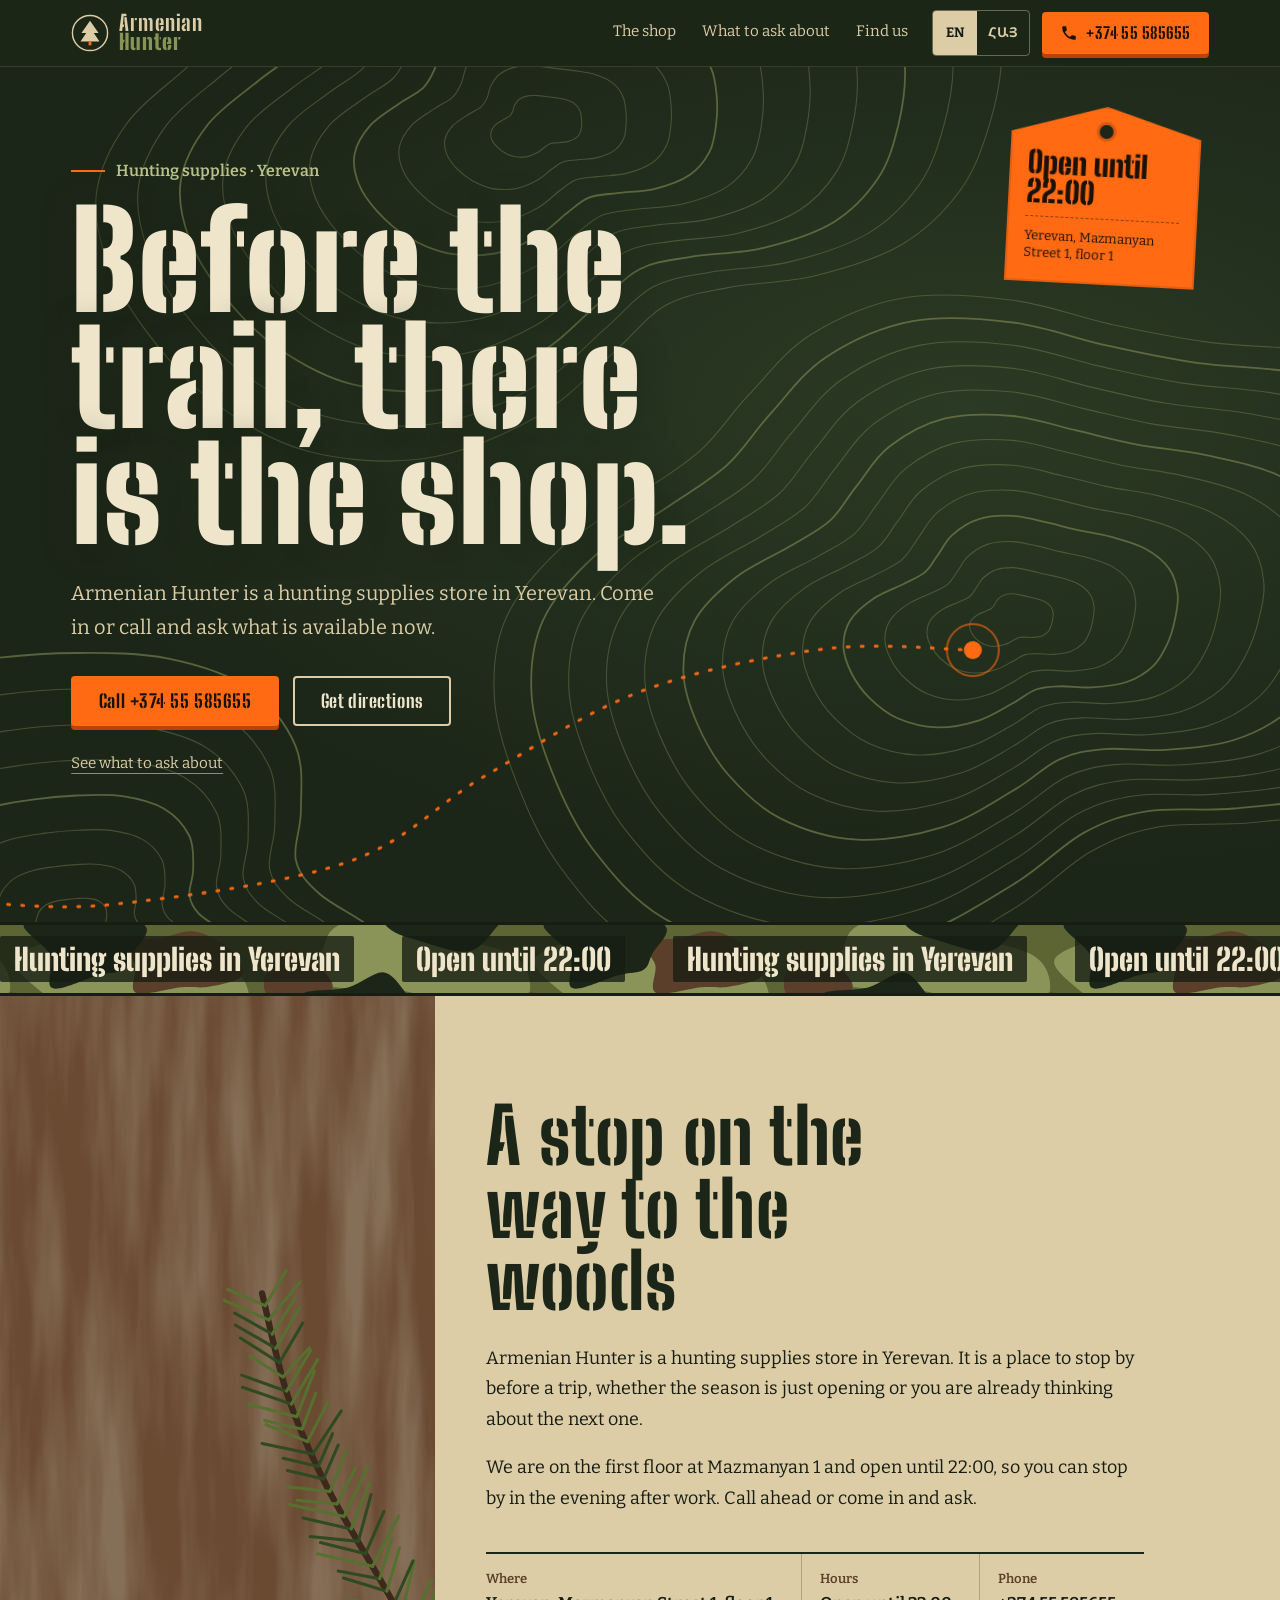
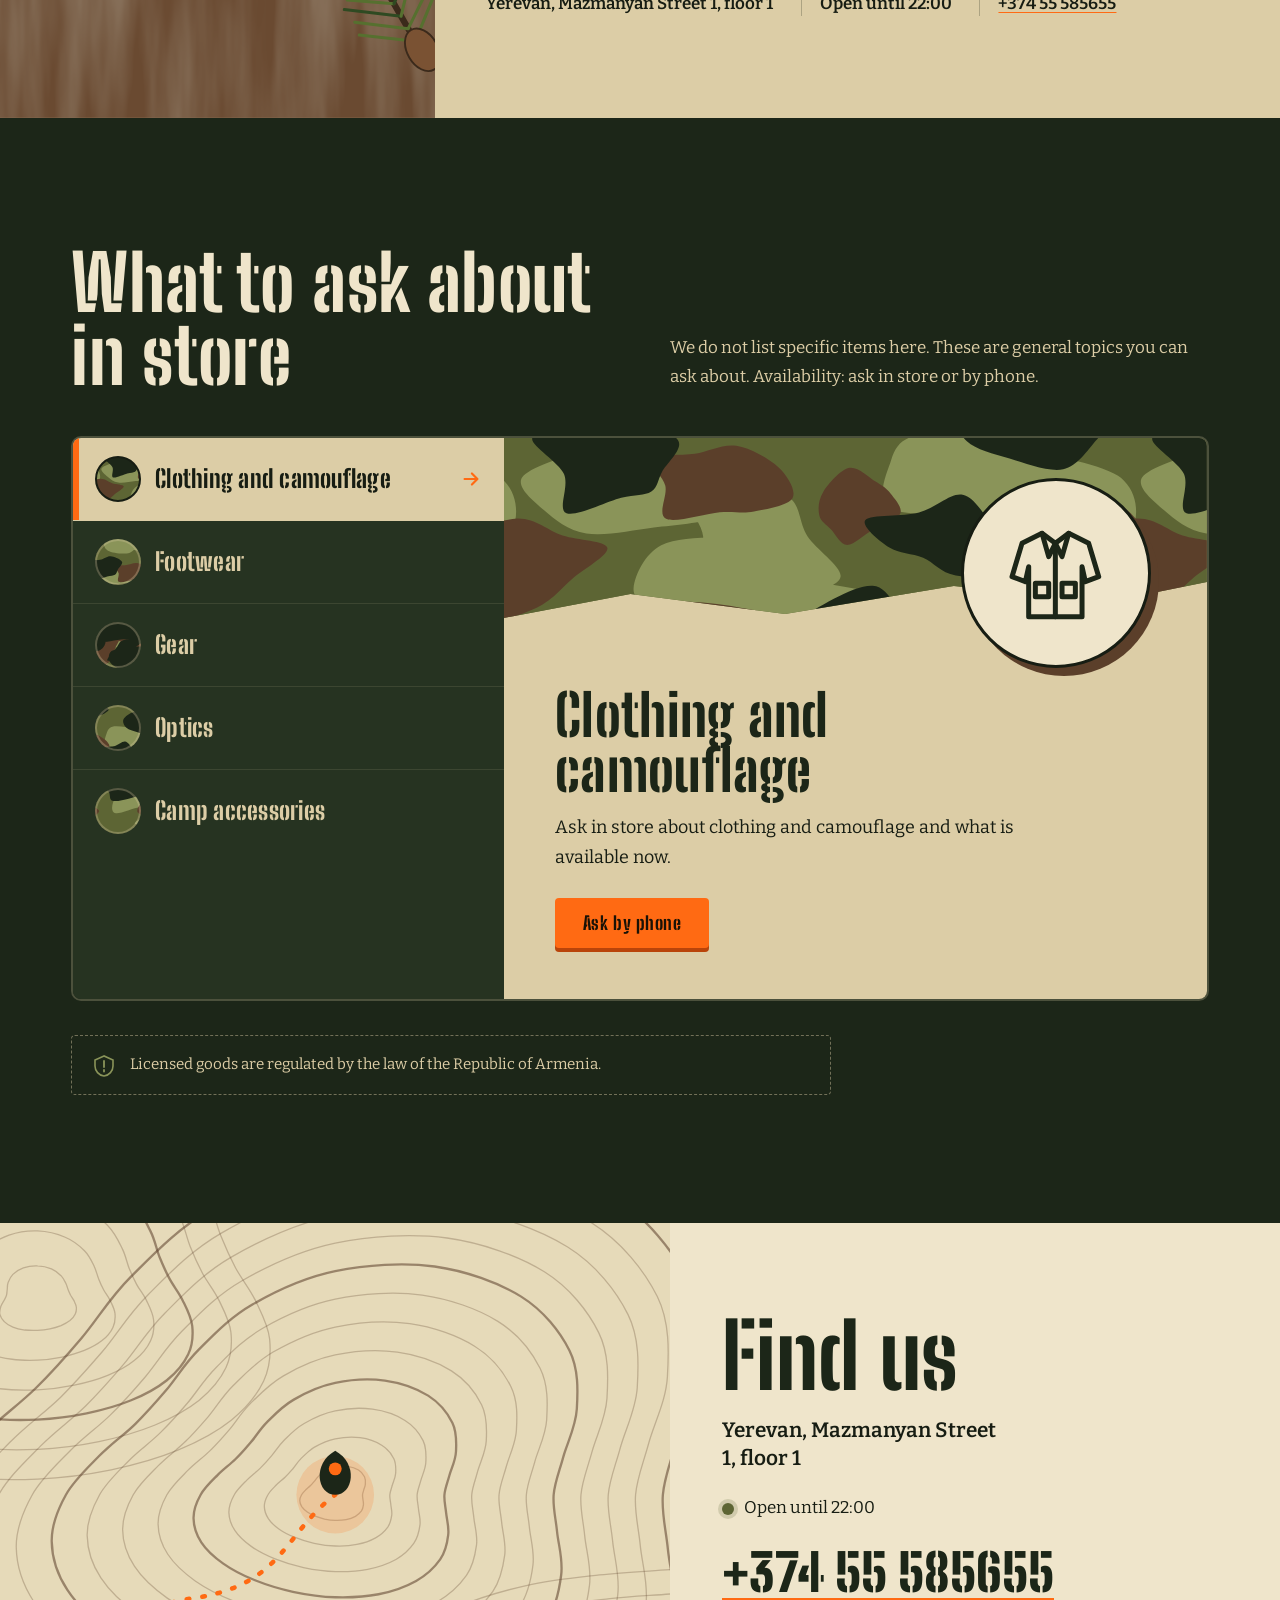
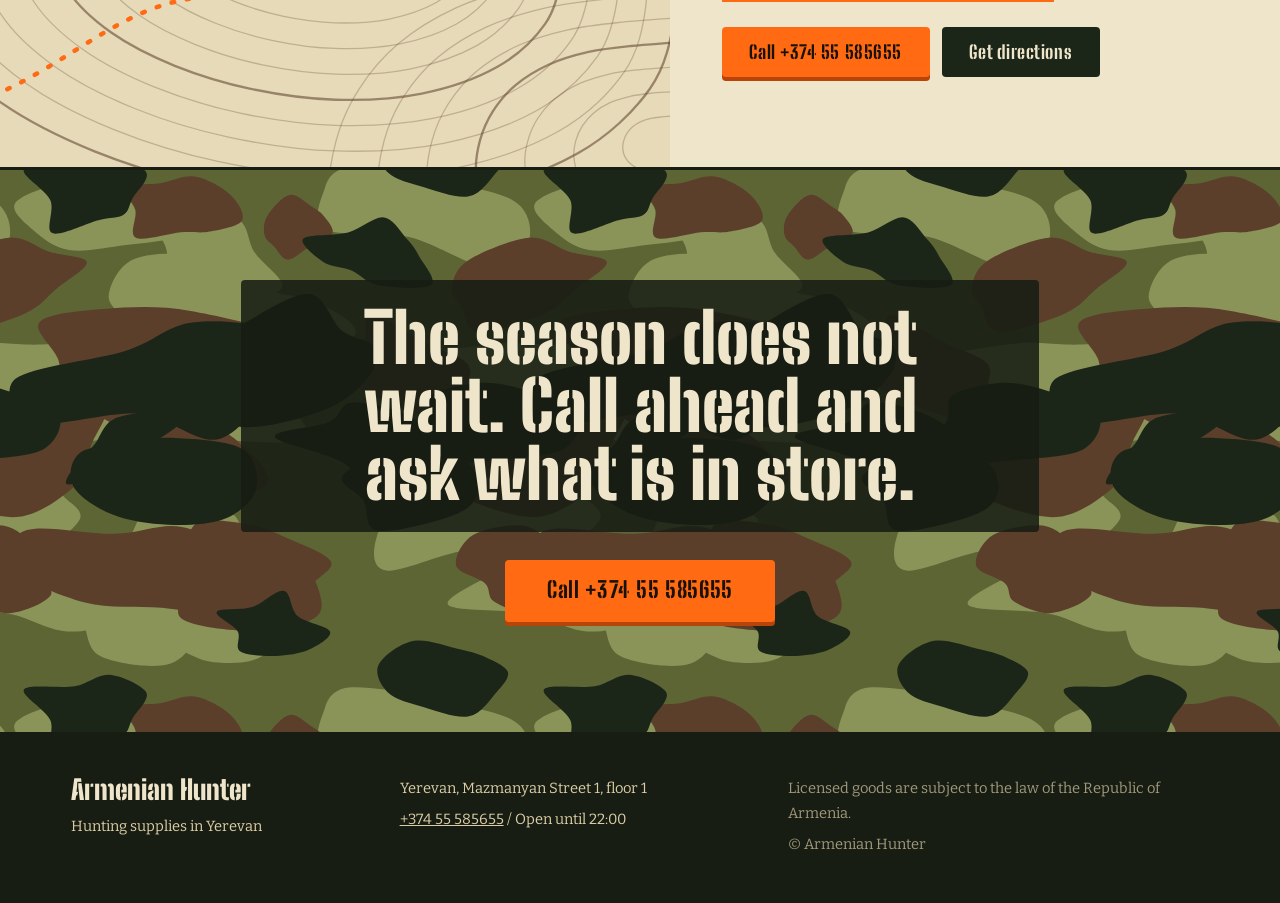
==== armenian-hunter/index.html @ 6891067b "Add 7 demo websites: shark, cg-service, garage-atelier, neo-garage, armenian-hunter, cg-car-goods, 5" ====
<!doctype html>
<html lang="en">
<head>
<meta charset="utf-8">
<meta name="viewport" content="width=device-width, initial-scale=1">
<title>Armenian Hunter | Hunting Supplies Store in Yerevan</title>
<meta name="description" content="Armenian Hunter is a hunting supplies store at Mazmanyan 1, Yerevan. Call +374 55 585655 and ask what the new season calls for. Open until 22:00.">
<meta name="robots" content="noindex">
<meta name="theme-color" content="#1c2618">
<meta property="og:type" content="website">
<meta property="og:title" content="Armenian Hunter | Hunting Supplies Store in Yerevan">
<meta property="og:description" content="Hunting supplies store at Mazmanyan 1, floor 1, Yerevan. Open until 22:00. Call +374 55 585655.">
<meta property="og:locale" content="en_US">
<meta property="og:locale:alternate" content="hy_AM">
<link rel="icon" href="data:image/svg+xml,%3Csvg xmlns='http://www.w3.org/2000/svg' viewBox='0 0 32 32'%3E%3Crect width='32' height='32' rx='6' fill='%231c2618'/%3E%3Cpath d='M16 4 7 17h5l-6 9h20l-6-9h5z' fill='%23d9c9a0'/%3E%3Crect x='14.5' y='26' width='3' height='3' fill='%23ff6a13'/%3E%3C/svg%3E">
<link rel="preconnect" href="https://fonts.googleapis.com">
<link rel="preconnect" href="https://fonts.gstatic.com" crossorigin>
<link href="https://fonts.googleapis.com/css2?family=Big+Shoulders+Stencil+Display:wght@600;800;900&family=Bitter:ital,wght@0,400;0,600;1,400&family=Noto+Sans+Armenian:wght@500;700;900&family=Noto+Serif+Armenian:wght@400;600&display=swap" rel="stylesheet">
<link rel="stylesheet" href="css/style.css">
<script type="application/ld+json">
{
  "@context": "https://schema.org",
  "@type": "Store",
  "name": "Armenian Hunter",
  "description": "Hunting supplies store in Yerevan",
  "telephone": "+37455585655",
  "address": {
    "@type": "PostalAddress",
    "streetAddress": "Mazmanyan Street 1, floor 1",
    "addressLocality": "Yerevan",
    "addressCountry": "AM"
  }
}
</script>
<script>try{var l=localStorage.getItem('ah-lang');if(l==='hy'||l==='en')document.documentElement.lang=l;}catch(e){}</script>
</head>
<body>
<a class="skip" href="#main" data-i18n="ui.skip">Skip to content</a>

<header class="bar" id="top">
  <div class="bar__in">
    <a class="brand" href="#top" aria-label="Armenian Hunter">
      <svg class="brand__mark" viewBox="0 0 40 40" aria-hidden="true">
        <circle cx="20" cy="20" r="18.5" fill="none" stroke="currentColor" stroke-width="1.5"/>
        <path d="M20 7 11 20h5l-6 9h20l-6-9h5z" fill="currentColor"/>
        <rect x="18.5" y="29" width="3" height="4" fill="var(--blaze)"/>
      </svg>
      <span class="brand__name">Armenian<b>Hunter</b></span>
    </a>
    <nav class="nav" id="site-nav" aria-label="Main" data-i18n-aria="ui.ariaMain">
      <a href="#about" data-i18n="nav.about">The shop</a>
      <a href="#guide" data-i18n="nav.guide">What to ask about</a>
      <a href="#find" data-i18n="nav.find">Find us</a>
    </nav>
    <div class="bar__tools">
      <button type="button" class="menu-btn" aria-expanded="false" aria-controls="site-nav" aria-label="Menu" data-i18n-aria="ui.ariaMenu"><span></span><span></span><span></span></button>
      <div class="lang" role="group" aria-label="Language" data-i18n-aria="ui.ariaLang">
        <button type="button" data-lang="en" aria-pressed="true" lang="en">EN</button>
        <button type="button" data-lang="hy" aria-pressed="false" lang="hy">ՀԱՅ</button>
      </div>
      <a class="btn btn--blaze btn--sm bar__call" href="tel:+37455585655">
        <svg viewBox="0 0 24 24" aria-hidden="true"><path d="M6.6 10.8a15.1 15.1 0 0 0 6.6 6.6l2.2-2.2a1 1 0 0 1 1-.25 11.4 11.4 0 0 0 3.6.57 1 1 0 0 1 1 1V20a1 1 0 0 1-1 1A17 17 0 0 1 3 4a1 1 0 0 1 1-1h3.5a1 1 0 0 1 1 1c0 1.25.2 2.45.57 3.57a1 1 0 0 1-.25 1z" fill="currentColor"/></svg>
        <span>+374 55 585655</span>
      </a>
    </div>
  </div>
</header>

<main id="main">
  <!-- HERO: topographic map draws itself, a trail leads to the shop pin -->
  <section class="hero" aria-labelledby="hero-title">
    <svg class="topo" id="topo" viewBox="0 0 1200 800" preserveAspectRatio="xMidYMid slice" aria-hidden="true">
      <g id="topo-lines"></g>
      <path id="trail" class="trail" d="" />
      <g id="pin-at"><g id="pin" class="pin">
        <circle r="26" class="pin__ring"/>
        <circle r="9" class="pin__dot"/>
      </g></g>
    </svg>
    <div class="hero__in">
      <p class="hero__kicker" data-i18n="hero.eyebrow">Hunting supplies · Yerevan</p>
      <h1 class="hero__title" id="hero-title" data-i18n="hero.title">Before the trail, there is the shop.</h1>
      <p class="hero__sub" data-i18n="hero.subtitle">Armenian Hunter is a hunting supplies store in Yerevan. Come in or call and ask what is available now.</p>
      <div class="hero__ctas">
        <a class="btn btn--blaze" href="tel:+37455585655" data-i18n="ctas.call">Call +374 55 585655</a>
        <a class="btn btn--line" data-maps href="https://www.google.com/maps/search/?api=1&amp;query=Mazmanyan+Street+1%2C+Yerevan%2C+Armenia" target="_blank" rel="noopener" data-i18n="ctas.directions">Get directions</a>
      </div>
      <a class="hero__more" href="#guide" data-i18n="ctas.categories">See what to ask about</a>
    </div>
    <div class="tag">
      <span class="tag__hole" aria-hidden="true"></span>
      <span class="tag__text" data-i18n="hero.badge">Open until 22:00</span>
      <span class="tag__addr" data-i18n="contact.address">Yerevan, Mazmanyan Street 1, floor 1</span>
    </div>
  </section>

  <!-- Camouflage banner -->
  <div class="camo-band camo-band--woodland" aria-hidden="true">
    <div class="camo-band__track"><span data-i18n="footer.tagline">Hunting supplies in Yerevan</span><span data-i18n="hero.badge">Open until 22:00</span><span data-i18n="footer.tagline">Hunting supplies in Yerevan</span><span data-i18n="hero.badge">Open until 22:00</span><span data-i18n="footer.tagline">Hunting supplies in Yerevan</span><span data-i18n="hero.badge">Open until 22:00</span><span data-i18n="footer.tagline">Hunting supplies in Yerevan</span><span data-i18n="hero.badge">Open until 22:00</span><span data-i18n="footer.tagline">Hunting supplies in Yerevan</span><span data-i18n="hero.badge">Open until 22:00</span><span data-i18n="footer.tagline">Hunting supplies in Yerevan</span><span data-i18n="hero.badge">Open until 22:00</span></div>
  </div>

  <!-- ABOUT -->
  <section class="about" id="about" aria-labelledby="about-title">
    <div class="about__bark" aria-hidden="true">
      <svg viewBox="0 0 300 600" preserveAspectRatio="none">
        <filter id="barkf" x="0" y="0" width="100%" height="100%">
          <feTurbulence type="fractalNoise" baseFrequency="0.035 0.0035" numOctaves="4" seed="8"/>
          <feColorMatrix values="0 0 0 0 0.24  0 0 0 0 0.16  0 0 0 0 0.10  0 0 0 -2.4 1.55"/>
        </filter>
        <rect width="300" height="600" fill="#6a4a31"/>
        <rect width="300" height="600" filter="url(#barkf)"/>
      </svg>
      <svg class="sprig" id="sprig" viewBox="0 0 220 320"></svg>
    </div>
    <div class="about__text">
      <h2 id="about-title" data-i18n="about.heading">A stop on the way to the woods</h2>
      <p data-i18n="about.text.0">Armenian Hunter is a hunting supplies store in Yerevan.</p>
      <p data-i18n="about.text.1">We are on the first floor at Mazmanyan 1 and open until 22:00.</p>
      <dl class="facts">
        <div><dt data-i18n="ui.where">Where</dt><dd data-i18n="contact.address">Yerevan, Mazmanyan Street 1, floor 1</dd></div>
        <div><dt data-i18n="ui.when">Hours</dt><dd data-i18n="contact.hours">Open until 22:00</dd></div>
        <div><dt data-i18n="ui.phone">Phone</dt><dd><a href="tel:+37455585655">+374 55 585655</a></dd></div>
      </dl>
    </div>
  </section>

  <!-- FIELD GUIDE: navigational catalog -->
  <section class="guide" id="guide" aria-labelledby="guide-title">
    <div class="guide__head">
      <h2 id="guide-title" data-i18n="categories.heading">What to ask about in store</h2>
      <p data-i18n="categories.intro">We do not list specific items here. These are general topics you can ask about. Availability: ask in store or by phone.</p>
    </div>
    <div class="guide__body">
      <div class="guide__tabs" role="tablist" aria-labelledby="guide-title" id="guide-tabs"></div>
      <div class="guide__panel" id="guide-panel" role="tabpanel" tabindex="0">
        <div class="panel__camo" aria-hidden="true"></div>
        <div class="panel__icon" id="panel-icon" aria-hidden="true"></div>
        <div class="panel__copy">
          <h3 id="panel-title"></h3>
          <p id="panel-desc"></p>
          <a class="btn btn--blaze" href="tel:+37455585655" data-i18n="ui.askPhone">Ask by phone</a>
        </div>
      </div>
    </div>
    <p class="legal" role="note">
      <svg viewBox="0 0 24 24" aria-hidden="true"><path d="M12 2 3 6v6c0 5 3.8 9.4 9 10 5.2-.6 9-5 9-10V6z" fill="none" stroke="currentColor" stroke-width="1.6"/><path d="M12 7v6M12 16v1.5" stroke="currentColor" stroke-width="1.8" stroke-linecap="round"/></svg>
      <span data-i18n="legalNote">Licensed goods are regulated by the law of the Republic of Armenia.</span>
    </p>
  </section>

  <!-- FIND US -->
  <section class="find" id="find" aria-labelledby="find-title">
    <div class="find__map" aria-hidden="true">
      <svg viewBox="0 0 600 420" preserveAspectRatio="xMidYMid slice" id="minimap"></svg>
    </div>
    <div class="find__card">
      <h2 id="find-title" data-i18n="contact.heading">Find us</h2>
      <p class="find__addr" data-i18n="contact.address">Yerevan, Mazmanyan Street 1, floor 1</p>
      <p class="find__hours"><span class="dot" aria-hidden="true"></span><span data-i18n="contact.hours">Open until 22:00</span></p>
      <a class="find__phone" href="tel:+37455585655">+374 55 585655</a>
      <div class="find__ctas">
        <a class="btn btn--blaze" href="tel:+37455585655" data-i18n="ctas.call">Call +374 55 585655</a>
        <a class="btn btn--dark" data-maps href="https://www.google.com/maps/search/?api=1&amp;query=Mazmanyan+Street+1%2C+Yerevan%2C+Armenia" target="_blank" rel="noopener" data-i18n="ctas.directions">Get directions</a>
      </div>
    </div>
  </section>

  <!-- Closing banner -->
  <section class="closing camo-band--woodland" aria-label="Call ahead" data-i18n-aria="ui.ariaCallAhead">
    <div class="closing__in">
      <p class="closing__line" data-i18n="ctas.closing">The season does not wait. Call ahead and ask what is in store.</p>
      <a class="btn btn--blaze btn--lg" href="tel:+37455585655" data-i18n="ctas.call">Call +374 55 585655</a>
    </div>
  </section>
</main>

<footer class="foot">
  <div class="foot__in">
    <div>
      <p class="foot__brand">Armenian Hunter</p>
      <p data-i18n="footer.tagline">Hunting supplies in Yerevan</p>
    </div>
    <div>
      <p data-i18n="contact.address">Yerevan, Mazmanyan Street 1, floor 1</p>
      <p><a href="tel:+37455585655">+374 55 585655</a> <span aria-hidden="true">/</span> <span data-i18n="contact.hours">Open until 22:00</span></p>
    </div>
    <div class="foot__legal">
      <p data-i18n="footer.note">Licensed goods are subject to the law of the Republic of Armenia.</p>
      <p data-i18n="footer.copyright">© Armenian Hunter</p>
    </div>
  </div>
</footer>

<!-- Mobile action dock -->
<nav class="dock" aria-label="Quick actions" data-i18n-aria="ui.ariaDock">
  <a class="dock__call" href="tel:+37455585655">
    <svg viewBox="0 0 24 24" aria-hidden="true"><path d="M6.6 10.8a15.1 15.1 0 0 0 6.6 6.6l2.2-2.2a1 1 0 0 1 1-.25 11.4 11.4 0 0 0 3.6.57 1 1 0 0 1 1 1V20a1 1 0 0 1-1 1A17 17 0 0 1 3 4a1 1 0 0 1 1-1h3.5a1 1 0 0 1 1 1c0 1.25.2 2.45.57 3.57a1 1 0 0 1-.25 1z" fill="currentColor"/></svg>
    <span data-i18n="ui.call">Call</span>
  </a>
  <a class="dock__map" data-maps href="https://www.google.com/maps/search/?api=1&amp;query=Mazmanyan+Street+1%2C+Yerevan%2C+Armenia" target="_blank" rel="noopener">
    <svg viewBox="0 0 24 24" aria-hidden="true"><path d="M12 2a7 7 0 0 0-7 7c0 5.2 7 13 7 13s7-7.8 7-13a7 7 0 0 0-7-7zm0 9.5A2.5 2.5 0 1 1 12 6.5a2.5 2.5 0 0 1 0 5z" fill="currentColor"/></svg>
    <span data-i18n="ui.route">Route</span>
  </a>
</nav>

<script src="js/content.js"></script>
<script src="js/main.js"></script>
</body>
</html>
---- armenian-hunter/css/style.css ----
/* Armenian Hunter: forest field-guide. Woodland camo, topo lines, bark, pine. */
:root {
  --forest: #1c2618;      /* deep spruce shade */
  --forest-2: #263321;
  --olive: #5d6534;       /* field olive */
  --moss: #8a9459;
  --bark: #5b3f2a;        /* walnut bark */
  --sand: #dccda6;        /* dry grass / map paper */
  --sand-2: #efe5cb;
  --ink: #171d13;
  --blaze: #ff6a13;       /* hunter safety orange: used only for calls to action */
  --blaze-ink: #1a1206;

  --f-display: "Big Shoulders Stencil Display", "Noto Sans Armenian", Impact, "Arial Narrow", sans-serif;
  --f-body: "Bitter", "Noto Serif Armenian", Georgia, serif;

  --gutter: clamp(16px, 4vw, 56px);
  --max: 1240px;
  --r-s: 4px;
  --r-m: 10px;
}
html[lang="hy"] {
  --f-display: "Noto Sans Armenian", "Big Shoulders Stencil Display", sans-serif;
  --f-body: "Noto Serif Armenian", "Bitter", Georgia, serif;
}

*, *::before, *::after { box-sizing: border-box; }
html { scroll-behavior: smooth; scroll-padding-top: 84px; -webkit-text-size-adjust: 100%; }
body {
  margin: 0;
  background: var(--forest);
  color: var(--sand-2);
  font: 400 1.0625rem/1.7 var(--f-body);
  overflow-x: hidden;
}
img, svg { display: block; max-width: 100%; }
a { color: inherit; }
h1, h2, h3 { font-family: var(--f-display); font-weight: 800; line-height: .95; margin: 0; letter-spacing: .005em; }
html[lang="hy"] h1, html[lang="hy"] h2, html[lang="hy"] h3 { font-weight: 900; line-height: 1.1; letter-spacing: -.01em; }
p { margin: 0 0 1em; }

:focus-visible { outline: 3px solid var(--blaze); outline-offset: 3px; border-radius: 2px; }

.skip { position: absolute; left: 12px; top: -60px; z-index: 100; background: var(--blaze); color: var(--blaze-ink); padding: 10px 14px; font-weight: 600; }
.skip:focus { top: 12px; }

/* ---------- buttons ---------- */
.btn {
  display: inline-flex; align-items: center; justify-content: center; gap: .5em;
  min-height: 50px; padding: .7em 1.4em;
  font: 800 1.15rem/1 var(--f-display); letter-spacing: .03em;
  text-decoration: none; border-radius: var(--r-s); border: 2px solid transparent;
  transition: transform .15s ease, background-color .2s ease, color .2s ease, box-shadow .2s ease;
}
html[lang="hy"] .btn { font-weight: 700; font-size: 1rem; letter-spacing: 0; }
.btn svg { width: 18px; height: 18px; }
.btn--blaze { background: var(--blaze); color: var(--blaze-ink); box-shadow: 0 4px 0 #b9440a; }
.btn--blaze:hover { transform: translateY(-2px); box-shadow: 0 6px 0 #b9440a; }
.btn--blaze:active { transform: translateY(2px); box-shadow: 0 2px 0 #b9440a; }
.btn--line { border-color: var(--sand); color: var(--sand-2); }
.btn--line:hover { background: var(--sand); color: var(--ink); }
.btn--dark { background: var(--forest); color: var(--sand-2); }
.btn--dark:hover { background: var(--olive); }
.btn--sm { min-height: 42px; padding: .5em 1em; font-size: 1rem; }
.btn--lg { min-height: 60px; font-size: 1.4rem; padding: .8em 1.8em; }

/* ---------- header ---------- */
.bar {
  position: sticky; top: 0; z-index: 50;
  background: rgba(28, 38, 24, .92);
  backdrop-filter: blur(8px); -webkit-backdrop-filter: blur(8px);
  border-bottom: 1px solid rgba(220, 205, 166, .14);
}
.bar__in { max-width: var(--max); margin: 0 auto; padding: 10px var(--gutter); display: flex; align-items: center; gap: 24px; }
.brand { display: flex; align-items: center; gap: 10px; text-decoration: none; color: var(--sand); }
.brand__mark { width: 38px; height: 38px; flex: none; }
.brand__name { font: 800 1.35rem/0.9 "Big Shoulders Stencil Display", Impact, sans-serif; display: flex; flex-direction: column; letter-spacing: .04em; }
.brand__name b { color: var(--moss); font-weight: 900; }
.nav { display: flex; gap: 26px; margin-left: auto; }
.nav a { text-decoration: none; font-size: .95rem; color: var(--sand); padding: 6px 0; border-bottom: 2px solid transparent; transition: border-color .2s; }
.nav a:hover { border-color: var(--moss); }
.bar__tools { display: flex; align-items: center; gap: 12px; }
.menu-btn { display: none; appearance: none; width: 44px; height: 44px; padding: 11px 10px; border: 1.5px solid rgba(220, 205, 166, .4); border-radius: var(--r-s); background: transparent; cursor: pointer; flex-direction: column; justify-content: space-between; }
.menu-btn span { display: block; height: 2px; background: var(--sand); border-radius: 2px; transition: transform .25s, opacity .2s; }
.bar.is-open .menu-btn span:nth-child(1) { transform: translateY(8.5px) rotate(45deg); }
.bar.is-open .menu-btn span:nth-child(2) { opacity: 0; }
.bar.is-open .menu-btn span:nth-child(3) { transform: translateY(-8.5px) rotate(-45deg); }
.lang { display: flex; border: 1.5px solid rgba(220, 205, 166, .4); border-radius: var(--r-s); overflow: hidden; }
.lang button {
  appearance: none; border: 0; background: transparent; color: var(--sand);
  font: 700 .85rem/1 "Bitter", "Noto Sans Armenian", sans-serif; padding: 9px 11px; cursor: pointer; min-width: 44px; min-height: 44px;
}
.lang button[aria-pressed="true"] { background: var(--sand); color: var(--ink); }
.lang button:not([aria-pressed="true"]):hover { background: rgba(220, 205, 166, .14); }

/* ---------- hero ---------- */
.hero {
  position: relative; isolation: isolate; overflow: hidden;
  min-height: min(92vh, 860px);
  display: grid; align-items: center;
  background: radial-gradient(120% 90% at 75% 40%, #2b3a24 0%, var(--forest) 60%);
}
.topo { position: absolute; inset: 0; width: 100%; height: 100%; z-index: -1; }
.topo .c { fill: none; stroke: var(--moss); stroke-width: 1.1; opacity: .38; }
.topo .c--major { stroke-width: 1.8; opacity: .55; }
.trail { fill: none; stroke: var(--blaze); stroke-width: 3; stroke-linecap: round; stroke-dasharray: 2 12; opacity: .95; }
.pin__ring { fill: none; stroke: var(--blaze); stroke-width: 2; opacity: .6; transform-box: fill-box; transform-origin: center; }
.pin__dot { fill: var(--blaze); }

.js .topo .c { stroke-dasharray: var(--len); stroke-dashoffset: var(--len); animation: draw 2.6s cubic-bezier(.45, .05, .25, 1) forwards; animation-delay: var(--d, 0s); }
.js .trail { opacity: 0; animation: trail-in .01s linear 1.6s forwards; }
.js .pin { opacity: 0; animation: pin-in .5s cubic-bezier(.2, 1.6, .4, 1) 3.1s forwards; transform-box: fill-box; transform-origin: center; }
.js .pin__ring { animation: pulse 2.4s ease-out 3.6s infinite; }
@keyframes draw { to { stroke-dashoffset: 0; } }
@keyframes trail-in { to { opacity: .95; } }
@keyframes pin-in { from { opacity: 0; transform: scale(.2); } to { opacity: 1; transform: scale(1); } }
@keyframes pulse { 0% { transform: scale(.6); opacity: .9; } 100% { transform: scale(2.2); opacity: 0; } }

.hero__in { max-width: var(--max); width: 100%; margin: 0 auto; padding: clamp(56px, 10vh, 120px) var(--gutter) clamp(120px, 16vh, 160px); }
.hero__kicker { font-size: 1rem; font-weight: 600; color: #b9c08a; margin-bottom: 1.2rem; display: flex; align-items: center; gap: .7em; }
.hero__kicker::before { content: ""; width: 34px; height: 2px; background: var(--blaze); }
.hero__title {
  font-size: clamp(3.4rem, 10.5vw, 9.4rem); font-weight: 900; line-height: .86;
  max-width: 10ch; color: var(--sand-2);
  text-wrap: balance;
  text-shadow: 0 2px 30px rgba(28, 38, 24, .7);
}
html[lang="hy"] .hero__title { font-size: clamp(2.6rem, 7.6vw, 6.6rem); max-width: 12ch; line-height: 1.02; }
.hero__sub { max-width: 46ch; font-size: clamp(1.05rem, 1.6vw, 1.25rem); margin: 1.6rem 0 2rem; color: var(--sand); }
.hero__ctas { display: flex; flex-wrap: wrap; gap: 14px; }
.hero__more { display: inline-block; margin-top: 1.6rem; color: var(--sand); font-size: .95rem; text-underline-offset: 5px; text-decoration-color: var(--moss); }
.hero__more:hover { color: var(--sand-2); text-decoration-color: var(--blaze); }

/* Hanging blaze tag (season tag) */
.tag {
  position: absolute; right: clamp(16px, 6vw, 90px); top: 40px;
  width: 190px; padding: 44px 18px 20px;
  background: var(--blaze); color: var(--blaze-ink);
  clip-path: polygon(50% 0, 100% 16%, 100% 100%, 0 100%, 0 16%);
  transform-origin: 50% 0; transform: rotate(5deg);
  box-shadow: inset 0 0 0 2px rgba(0, 0, 0, .1);
}
.js .tag { animation: swing 3.4s ease-in-out 3.2s 1 both; }
@keyframes menu-in { from { opacity: 0; transform: translateY(-8px); } to { opacity: 1; transform: none; } }
@keyframes swing { 0% { transform: rotate(5deg); } 20% { transform: rotate(-6deg); } 45% { transform: rotate(4deg); } 70% { transform: rotate(-2deg); } 100% { transform: rotate(3deg); } }
.tag__hole { position: absolute; left: 50%; top: 18px; width: 14px; height: 14px; margin-left: -7px; border-radius: 50%; background: var(--forest); box-shadow: 0 0 0 3px rgba(0,0,0,.15); }
.tag__text { display: block; font: 900 1.9rem/0.95 var(--f-display); }
html[lang="hy"] .tag__text { font-size: 1.35rem; line-height: 1.15; }
.tag__addr { display: block; margin-top: 10px; font-size: .82rem; line-height: 1.35; border-top: 1.5px dashed rgba(26, 18, 6, .5); padding-top: 10px; }

/* ---------- camo ---------- */
.camo-band--woodland { background-color: var(--olive); background-image: var(--camo-woodland, none); background-size: 520px 520px; }
.camo-band { height: 74px; overflow: hidden; position: relative; display: flex; align-items: center; border-block: 3px solid var(--ink); }
/* 12 spans = two identical halves (A B x3); spacing via margin so -50% lands exactly on the seam */
.camo-band__track { display: flex; flex: none; white-space: nowrap; animation: drift 70s linear infinite; will-change: transform; }
.camo-band__track span { margin-right: 48px; }
.camo-band__track span {
  font: 900 1.9rem/1 var(--f-display); color: var(--sand-2);
  background: rgba(23, 29, 19, .78); padding: 8px 14px; border-radius: 2px;
}
html[lang="hy"] .camo-band__track span { font-size: 1.3rem; }
@keyframes drift { to { transform: translateX(-50%); } }

/* ---------- about ---------- */
.about {
  background: var(--sand); color: var(--ink);
  display: grid; grid-template-columns: minmax(220px, 34%) 1fr;
  position: relative;
}
.about__bark { position: relative; min-height: 420px; overflow: hidden; }
.about__bark > svg:first-child { position: absolute; inset: 0; width: 100%; height: 100%; }
.sprig { position: absolute; right: -18px; bottom: 6%; width: 78%; max-width: 280px; height: auto; }
.about__text { padding: clamp(48px, 8vw, 110px) var(--gutter); max-width: 760px; }
.about__text h2 { font-size: clamp(2.6rem, 6vw, 5rem); color: var(--forest); margin-bottom: 1.6rem; max-width: 13ch; }
html[lang="hy"] .about__text h2 { font-size: clamp(2rem, 4.4vw, 3.6rem); }
.about__text > p { max-width: 60ch; font-size: 1.12rem; }
.facts { margin: 2.4rem 0 0; display: grid; grid-template-columns: repeat(3, auto); gap: 0; border-top: 2px solid var(--forest); }
.facts div { padding: 14px 18px 0 0; }
.facts div + div { padding-left: 18px; border-left: 1px solid rgba(28, 38, 24, .25); }
.facts dt { font-size: .82rem; color: var(--bark); font-weight: 600; }
.facts dd { margin: 2px 0 0; font-weight: 600; line-height: 1.4; }
.facts a { text-decoration-color: var(--blaze); text-underline-offset: 3px; }

/* ---------- field guide (navigational catalog) ---------- */
.guide { max-width: var(--max); margin: 0 auto; padding: clamp(64px, 10vw, 130px) var(--gutter); }
.guide__head { display: grid; grid-template-columns: 1fr 1fr; gap: 24px 60px; align-items: end; margin-bottom: 44px; }
.guide__head h2 { font-size: clamp(2.6rem, 6vw, 5.2rem); color: var(--sand-2); }
html[lang="hy"] .guide__head h2 { font-size: clamp(2rem, 4.4vw, 3.6rem); }
.guide__head p { color: var(--sand); max-width: 52ch; margin: 0; }
.guide__body { display: grid; grid-template-columns: minmax(260px, 38%) 1fr; gap: 0; border: 2px solid rgba(220, 205, 166, .25); border-radius: var(--r-m); overflow: hidden; }
.guide__tabs { display: flex; flex-direction: column; background: var(--forest-2); }
.tab {
  appearance: none; border: 0; text-align: left; cursor: pointer;
  display: grid; grid-template-columns: 46px 1fr 22px; align-items: center; gap: 14px;
  padding: 18px 22px; min-height: 76px;
  background: transparent; color: var(--sand);
  border-bottom: 1px solid rgba(220, 205, 166, .12);
  font: 800 1.55rem/1 var(--f-display); letter-spacing: .01em;
  transition: background-color .2s, color .2s;
  position: relative;
}
html[lang="hy"] .tab { font-size: 1.1rem; font-weight: 700; line-height: 1.2; }
.tab:last-child { border-bottom: 0; }
.tab .tab__sw { width: 46px; height: 46px; border-radius: 50%; background-color: var(--olive); background-image: var(--camo-woodland, none); background-size: 160px; border: 2px solid rgba(220, 205, 166, .3); }
.tab .tab__arrow { width: 22px; height: 22px; opacity: 0; transform: translateX(-6px); transition: opacity .2s, transform .2s; }
.tab:hover { background: rgba(138, 148, 89, .14); color: var(--sand-2); }
.tab[aria-selected="true"] { background: var(--sand); color: var(--ink); }
.tab[aria-selected="true"] .tab__sw { border-color: var(--ink); }
.tab[aria-selected="true"] .tab__arrow { opacity: 1; transform: none; color: var(--blaze); }
.tab[aria-selected="true"]::before { content: ""; position: absolute; left: 0; top: 0; bottom: 0; width: 6px; background: var(--blaze); }

.guide__panel {
  position: relative; overflow: hidden; isolation: isolate;
  background: var(--sand); color: var(--ink);
  display: grid; grid-template-columns: 1fr; align-content: end;
  padding: clamp(28px, 4vw, 52px); padding-top: clamp(190px, 20vw, 250px); min-height: 460px;
}
.panel__camo {
  position: absolute; left: 0; right: 0; top: 0; height: clamp(150px, 16vw, 200px); z-index: -1;
  background-color: var(--olive); background-image: var(--camo-woodland, none); background-size: 620px;
  clip-path: polygon(0 0, 100% 0, 100% 72%, 86% 82%, 64% 74%, 40% 88%, 18% 78%, 0 90%);
  transition: background-position .8s cubic-bezier(.6, 0, .2, 1);
}
.panel__icon {
  position: absolute; right: clamp(20px, 5vw, 56px); top: clamp(20px, 3.5vw, 40px);
  width: clamp(120px, 16vw, 190px); aspect-ratio: 1; border-radius: 50%;
  background: var(--sand-2); border: 3px solid var(--ink);
  display: grid; place-items: center; color: var(--forest);
  box-shadow: 8px 8px 0 var(--bark);
}
.panel__icon svg { width: 58%; height: 58%; }
.panel__copy { max-width: 46ch; }
.panel__copy h3 { font-size: clamp(2.2rem, 4.5vw, 3.6rem); color: var(--forest); margin-bottom: .9rem; }
html[lang="hy"] .panel__copy h3 { font-size: clamp(1.7rem, 3.2vw, 2.6rem); }
.panel__copy p { font-size: 1.12rem; margin-bottom: 1.6rem; }
.guide__panel.is-swapping .panel__copy, .guide__panel.is-swapping .panel__icon { opacity: 0; transform: translateY(8px); }
.panel__copy, .panel__icon { transition: opacity .25s ease, transform .25s ease; }

.legal {
  display: flex; gap: 14px; align-items: flex-start;
  margin: 34px 0 0; padding: 16px 20px; max-width: 760px;
  border: 1.5px dashed rgba(220, 205, 166, .45); border-radius: var(--r-s);
  font-size: .95rem; color: var(--sand);
}
.legal svg { width: 24px; height: 24px; flex: none; color: var(--moss); margin-top: 2px; }

/* ---------- find us ---------- */
.find { position: relative; background: var(--sand-2); color: var(--ink); display: grid; grid-template-columns: 1.1fr 1fr; min-height: 520px; }
.find__map { position: relative; background: #e6dab9; overflow: hidden; }
.find__map svg { position: absolute; inset: 0; width: 100%; height: 100%; }
.find__card { padding: clamp(44px, 7vw, 96px) var(--gutter); align-self: center; }
.find__card h2 { font-size: clamp(3rem, 7vw, 5.6rem); color: var(--forest); margin-bottom: 1.2rem; }
html[lang="hy"] .find__card h2 { font-size: clamp(2.2rem, 5vw, 3.8rem); }
.find__addr { font-size: 1.3rem; font-weight: 600; max-width: 22ch; line-height: 1.35; }
.find__hours { display: flex; align-items: center; gap: 10px; }
.find__hours .dot { width: 12px; height: 12px; border-radius: 50%; background: var(--olive); box-shadow: 0 0 0 4px rgba(93, 101, 52, .2); }
.find__phone { display: inline-block; font: 900 clamp(2rem, 4.4vw, 3.2rem)/1 "Big Shoulders Stencil Display", Impact, sans-serif; color: var(--forest); text-decoration: none; margin: .4rem 0 1.6rem; border-bottom: 4px solid var(--blaze); }
.find__phone:hover { color: var(--bark); }
.find__ctas { display: flex; flex-wrap: wrap; gap: 12px; }

/* ---------- closing ---------- */
.closing { position: relative; border-top: 3px solid var(--ink); }
.closing__in {
  max-width: 900px; margin: 0 auto; padding: clamp(56px, 9vw, 110px) var(--gutter);
  text-align: center; display: grid; justify-items: center; gap: 28px;
}
.closing__line {
  margin: 0; font: 900 clamp(2.2rem, 5.4vw, 4.4rem)/0.98 var(--f-display); color: var(--sand-2);
  background: rgba(23, 29, 19, .86); padding: .35em .5em; border-radius: var(--r-s); text-wrap: balance;
}
html[lang="hy"] .closing__line { font-size: clamp(1.6rem, 3.6vw, 2.8rem); line-height: 1.2; }

/* ---------- footer ---------- */
.foot { background: var(--ink); color: var(--sand); font-size: .92rem; }
.foot__in { max-width: var(--max); margin: 0 auto; padding: 44px var(--gutter) 40px; display: grid; grid-template-columns: 1fr 1.2fr 1.4fr; gap: 28px; }
.foot p { margin: 0 0 .4em; }
.foot__brand { font: 900 1.7rem/1 "Big Shoulders Stencil Display", Impact, sans-serif; color: var(--sand-2); }
.foot__legal { color: rgba(220, 205, 166, .7); }

/* ---------- mobile dock ---------- */
.dock { display: none; }

/* ---------- responsive ---------- */
@media (max-width: 1020px) {
  .bar { position: sticky; }
  .menu-btn { display: flex; }
  .nav {
    display: none; position: absolute; left: 0; right: 0; top: 100%;
    flex-direction: column; gap: 0; margin: 0; padding: 8px var(--gutter) 16px;
    background: rgba(28, 38, 24, .98); border-bottom: 3px solid var(--blaze);
    box-shadow: 0 14px 30px rgba(0, 0, 0, .35);
  }
  .bar.is-open .nav { display: flex; animation: menu-in .22s ease-out; }
  .nav a { padding: 14px 0; min-height: 48px; font-size: 1.1rem; border-bottom: 1px solid rgba(220, 205, 166, .14); }
  .nav a:last-child { border-bottom: 0; }
  .bar__tools { margin-left: auto; }
  .guide__head { grid-template-columns: 1fr; }
}
@media (max-width: 820px) {
  .about { grid-template-columns: 1fr; }
  .about__bark { min-height: 140px; order: 2; }
  .sprig { width: 150px; right: 10px; bottom: -30px; transform: rotate(-60deg); }
  .guide__body { grid-template-columns: 1fr; }
  .guide__tabs { flex-direction: row; overflow-x: auto; scroll-snap-type: x mandatory; scrollbar-width: none; }
  .guide__tabs::-webkit-scrollbar { display: none; }
  .tab { flex: none; grid-template-columns: 36px auto; padding: 14px 18px; min-height: 64px; font-size: 1.25rem; border-bottom: 0; border-right: 1px solid rgba(220, 205, 166, .12); scroll-snap-align: start; }
  .tab .tab__sw { width: 36px; height: 36px; }
  .tab .tab__arrow { display: none; }
  .tab[aria-selected="true"]::before { left: 0; right: 0; top: auto; bottom: 0; width: auto; height: 5px; }
  .guide__panel { min-height: 440px; }
  .find { grid-template-columns: 1fr; }
  .find__map { min-height: 240px; }
  .foot__in { grid-template-columns: 1fr; padding-bottom: 110px; }
}
@media (max-width: 640px) {
  .bar__call { display: none; }
  .brand__name { font-size: 1.15rem; }
  .hero { min-height: auto; align-items: start; }
  .hero__in { padding-top: 220px; padding-bottom: 56px; }
  .tag { top: 22px; right: 16px; width: 156px; padding: 38px 14px 14px; }
  .tag__text { font-size: 1.55rem; }
  .hero__ctas .btn { flex: 1 1 100%; }
  .facts { grid-template-columns: 1fr; }
  .facts div, .facts div + div { padding: 12px 0; border-left: 0; border-bottom: 1px solid rgba(28, 38, 24, .2); }
  .panel__icon { width: 104px; box-shadow: 5px 5px 0 var(--bark); }
  .panel__copy .btn { width: 100%; }
  .find__ctas .btn { flex: 1 1 100%; }
  .camo-band { height: 60px; }
  .camo-band__track span { font-size: 1.4rem; }
  .dock {
    display: grid; grid-template-columns: 1.4fr 1fr; gap: 8px;
    position: fixed; left: 10px; right: 10px; bottom: 10px; z-index: 60;
    padding: 8px; border-radius: 14px;
    background: rgba(23, 29, 19, .94); box-shadow: 0 10px 30px rgba(0, 0, 0, .45);
    border: 1px solid rgba(220, 205, 166, .2);
  }
  .dock a { display: flex; align-items: center; justify-content: center; gap: 8px; min-height: 50px; border-radius: 9px; text-decoration: none; font-weight: 600; }
  .dock svg { width: 20px; height: 20px; }
  .dock__call { background: var(--blaze); color: var(--blaze-ink); }
  .dock__map { background: var(--sand); color: var(--ink); }
}

@media (prefers-reduced-motion: reduce) {
  html { scroll-behavior: auto; }
  *, *::before, *::after { animation-duration: .001ms !important; animation-delay: 0s !important; animation-iteration-count: 1 !important; transition-duration: .001ms !important; }
  .js .topo .c { stroke-dashoffset: 0; }
  .camo-band__track { animation: none; }
}
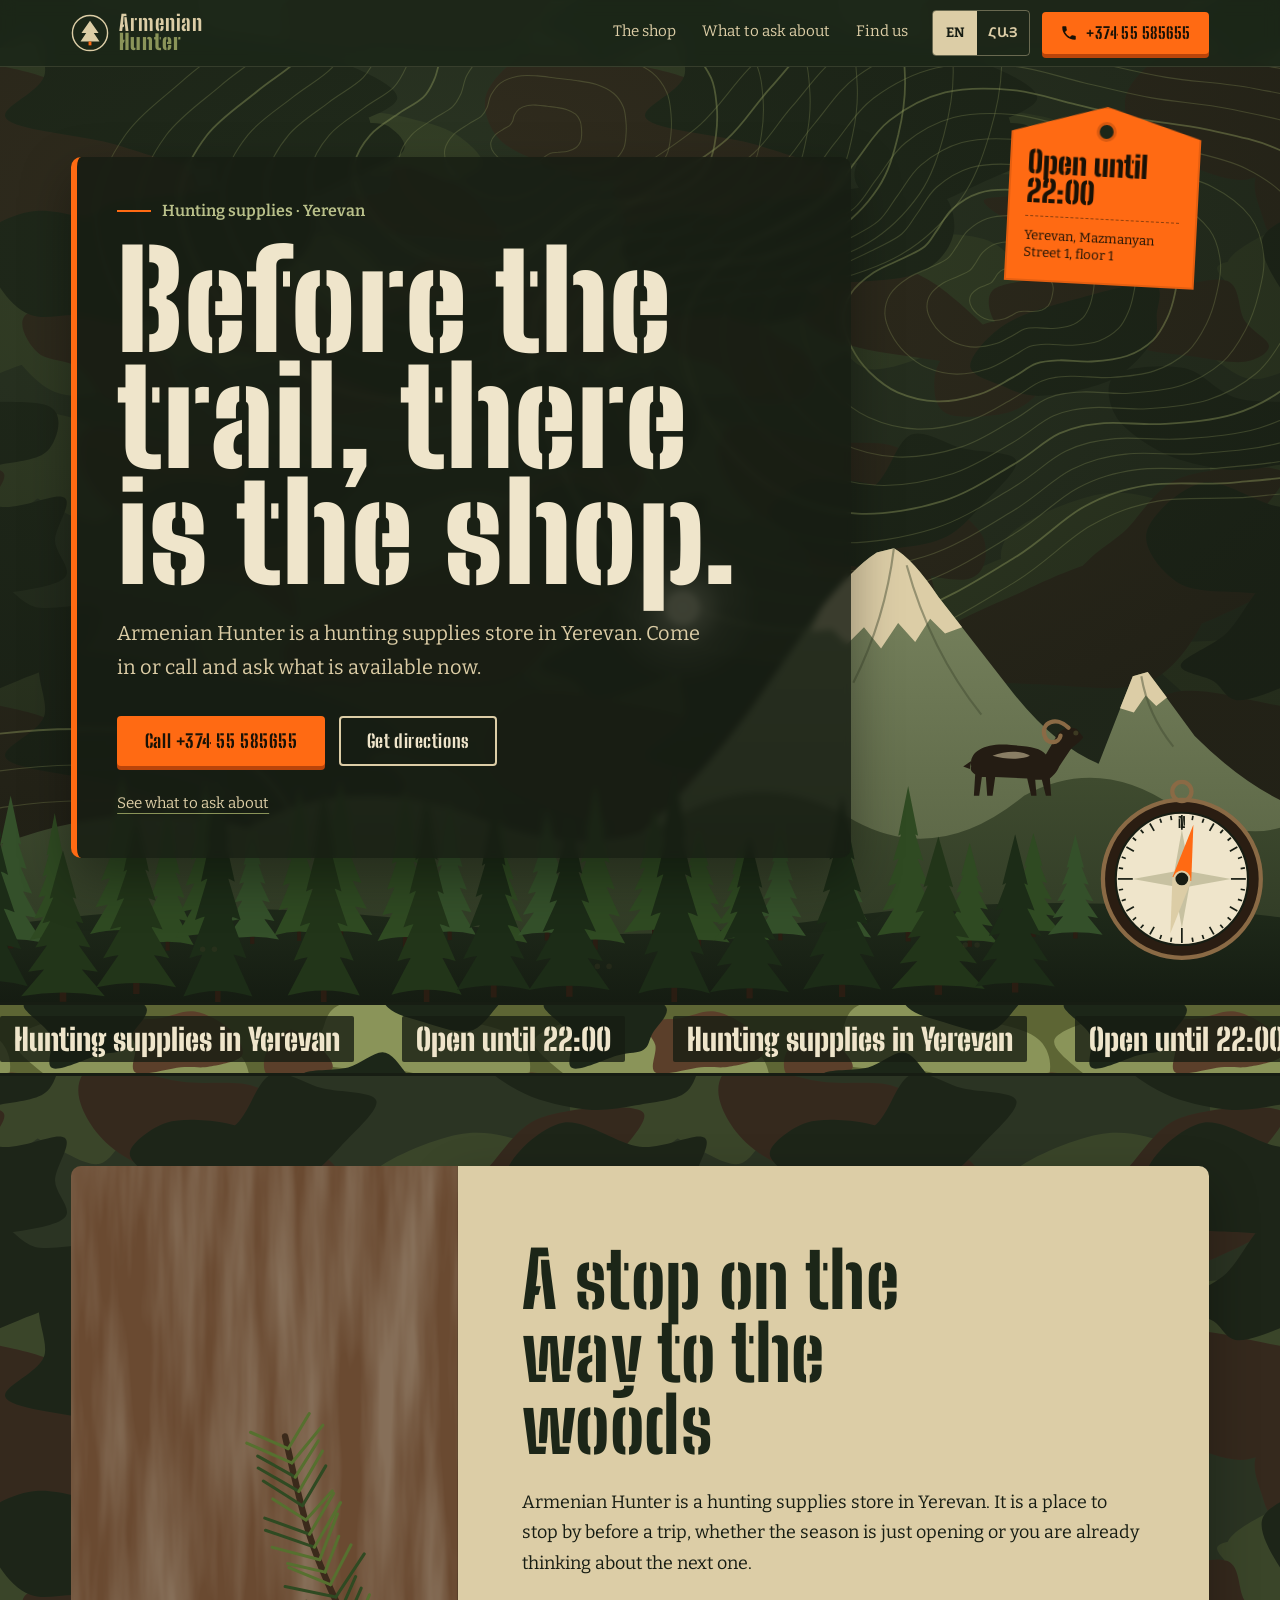
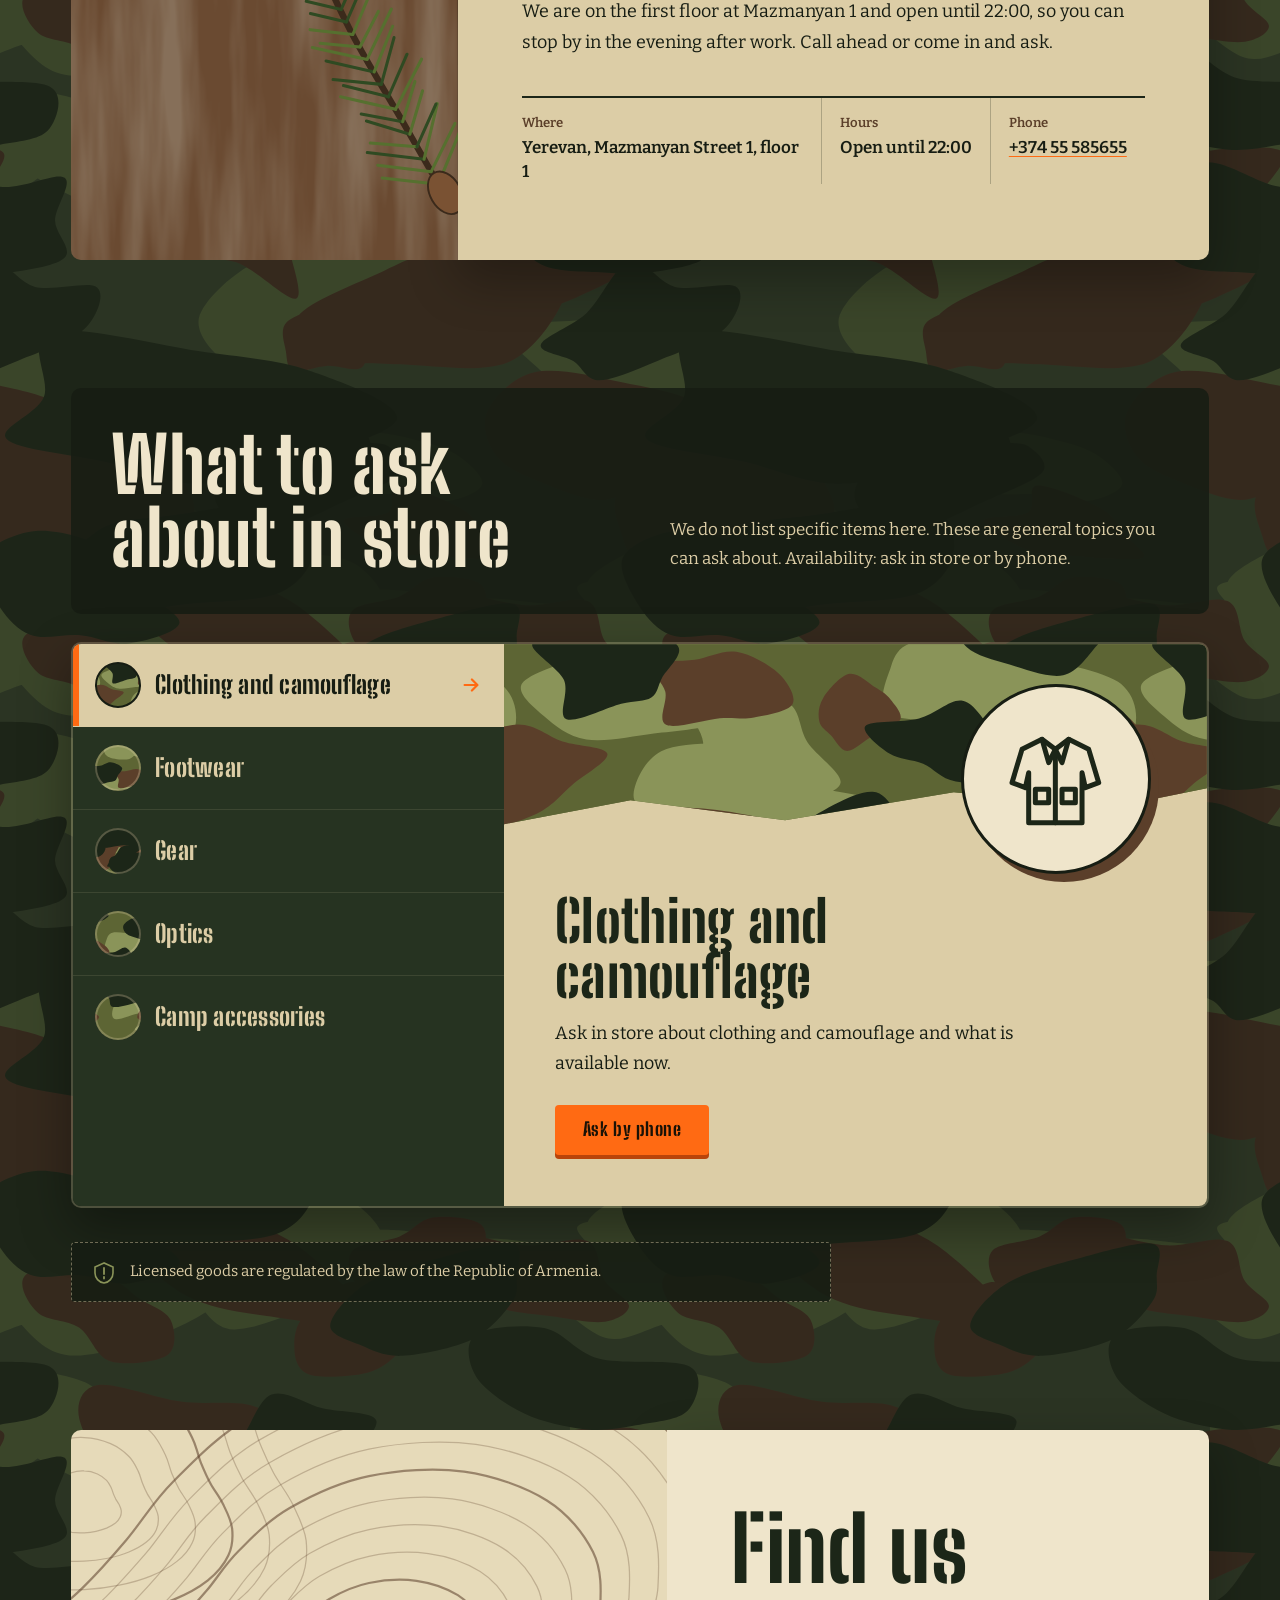
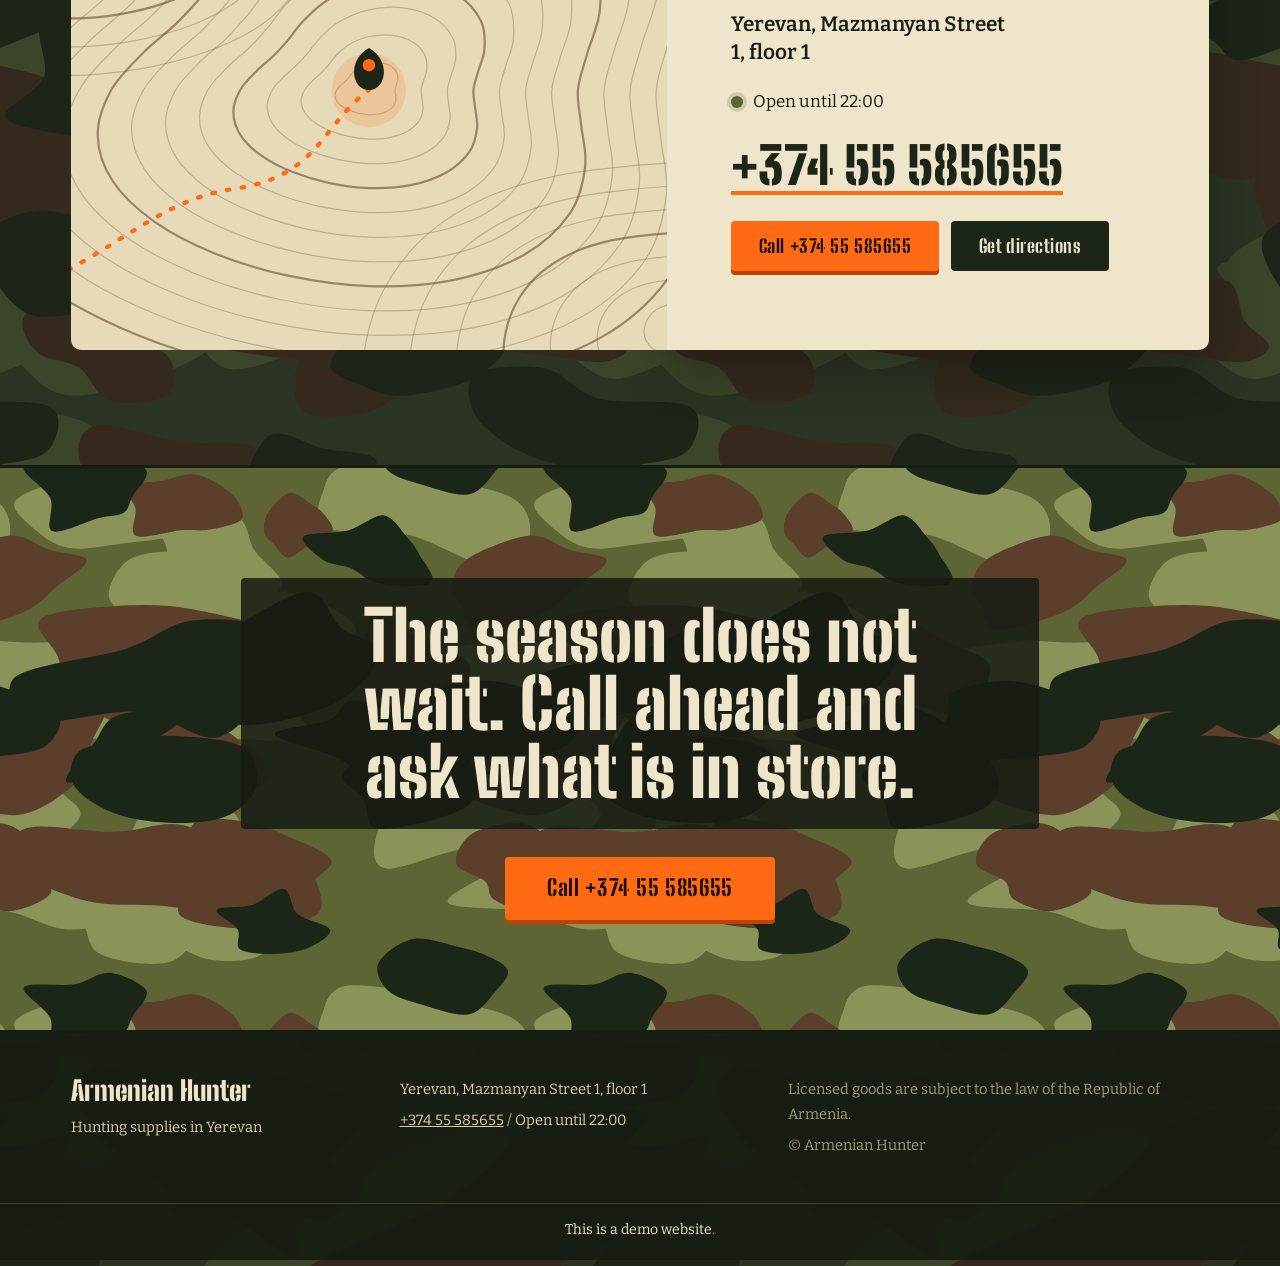
==== commit d9cfb081: "Themed interactive hero graphics, Yandex Maps links, demo notice; full camo background for Armenian " ====
--- a/armenian-hunter/index.html
+++ b/armenian-hunter/index.html
@@ -71,21 +71,75 @@
   <section class="hero" aria-labelledby="hero-title">
     <svg class="topo" id="topo" viewBox="0 0 1200 800" preserveAspectRatio="xMidYMid slice" aria-hidden="true">
       <g id="topo-lines"></g>
-      <path id="trail" class="trail" d="" />
-      <g id="pin-at"><g id="pin" class="pin">
-        <circle r="26" class="pin__ring"/>
-        <circle r="9" class="pin__dot"/>
-      </g></g>
     </svg>
+
+    <!-- Highland scene: Masis & Sis, ridges, mouflon, fir forest, compass. Hover / tap / keyboard lights parts up. -->
+    <svg class="scene" id="scene" viewBox="0 0 1200 520" preserveAspectRatio="xMaxYMax slice" role="group" aria-label="Highland forest illustration" data-i18n-aria="ui.ariaScene">
+      <defs>
+        <linearGradient id="g-far" x1="0" y1="0" x2="0" y2="1"><stop offset="0" stop-color="#7a8560"/><stop offset="1" stop-color="#4f5a3b"/></linearGradient>
+        <linearGradient id="g-mid" x1="0" y1="0" x2="0" y2="1"><stop offset="0" stop-color="#3f4b2f"/><stop offset="1" stop-color="#2b3522"/></linearGradient>
+        <linearGradient id="g-near" x1="0" y1="0" x2="0" y2="1"><stop offset="0" stop-color="#1f2a1a"/><stop offset="1" stop-color="#151c12"/></linearGradient>
+        <radialGradient id="g-moon" cx=".5" cy=".5" r=".5"><stop offset="0" stop-color="#efe5cb" stop-opacity=".9"/><stop offset=".55" stop-color="#efe5cb" stop-opacity=".18"/><stop offset="1" stop-color="#efe5cb" stop-opacity="0"/></radialGradient>
+      </defs>
+
+      <g class="layer" data-depth="5">
+        <circle cx="640" cy="150" r="70" fill="url(#g-moon)"/>
+        <circle cx="640" cy="150" r="16" fill="#efe5cb" opacity=".85"/>
+        <!-- Masis and Sis -->
+        <path class="peak" d="M430 520 L560 400 Q640 330 700 250 L770 150 Q800 112 822 98 L838 94 Q856 104 880 140 L950 230 Q990 280 1030 296 L1062 214 L1076 210 L1120 270 Q1160 310 1200 330 L1200 520 Z" fill="url(#g-far)"/>
+        <path class="snow" d="M760 172 L770 150 Q800 112 822 98 L838 94 Q856 104 880 140 L902 168 L886 174 L872 160 L858 182 L842 164 L826 188 L810 168 L794 184 L780 170 Z"/>
+        <path class="snow" d="M1050 244 L1062 214 L1076 210 L1094 234 L1084 242 L1074 232 L1063 248 Z"/>
+        <path d="M838 94 Q830 160 800 220 M850 110 Q872 190 920 250 M1070 214 Q1076 250 1100 280" fill="none" stroke="#3e4830" stroke-width="2" opacity=".45"/>
+      </g>
+
+      <g class="layer" data-depth="12">
+        <path d="M0 520 L0 372 Q120 326 232 356 Q330 300 452 348 Q560 392 642 342 Q722 300 802 350 Q880 392 960 326 Q1030 288 1100 336 Q1160 368 1200 356 L1200 520 Z" fill="url(#g-mid)"/>
+        <!-- mouflon on the ridge -->
+        <g class="hz hz--mouflon" id="hz-mouflon" tabindex="0" role="button" aria-pressed="false" aria-label="Mouflon on the ridge" data-i18n-aria="ui.ariaMouflon">
+          <rect x="912" y="250" width="110" height="84" fill="transparent"/>
+          <g transform="translate(948 326) scale(1.25)">
+            <path class="mouflon" d="M-30 -22 C-32 -34 -18 -40 0 -38 C14 -37 22 -36 26 -31 L33 -43 C35 -49 43 -53 49 -50 L54 -44 C52 -40 47 -38 44 -34 L36 -22 C34 -17 31 -15 29 -13 L30 0 L26 0 L23 -12 L18 -12 L19 0 L15 0 L12 -13 L-12 -14 L-14 0 L-18 0 L-19 -14 L-22 -14 L-24 0 L-28 0 L-27 -16 C-30 -18 -31 -20 -30 -22 Z M-30 -26 L-36 -22 L-31 -20 Z"/>
+            <path class="horn" d="M43 -51 C34 -60 22 -55 25 -45 C27 -38 36 -39 37 -45"/>
+            <path class="saddle" d="M-14 -30 C-4 -34 8 -34 14 -30 C8 -27 -4 -27 -14 -30 Z"/>
+            <circle class="eye" cx="48.5" cy="-47" r="1.9"/>
+          </g>
+        </g>
+      </g>
+
+      <g class="layer" data-depth="24">
+        <path d="M0 520 L0 448 Q200 418 400 444 Q600 470 800 438 Q1000 414 1200 440 L1200 520 Z" fill="url(#g-near)"/>
+        <g class="hz hz--forest" id="hz-forest" tabindex="0" role="button" aria-pressed="false" aria-label="Fir forest" data-i18n-aria="ui.ariaForest">
+          <g id="firs"></g>
+          <g id="eyes"></g>
+        </g>
+        <!-- compass -->
+        <g class="hz hz--compass" id="hz-compass" tabindex="0" role="button" aria-pressed="false" aria-label="Compass" data-i18n-aria="ui.ariaCompass" transform="translate(1108 404)">
+          <circle r="74" class="compass__case"/>
+          <circle r="62" class="compass__face"/>
+          <g class="compass__ticks" id="compass-ticks"></g>
+          <path class="compass__rose" d="M0 -46 L7 -7 L46 0 L7 7 L0 46 L-7 7 L-46 0 L-7 -7 Z"/>
+          <text class="compass__n" y="-48" text-anchor="middle">N</text>
+          <g id="needle" class="compass__needle">
+            <path d="M0 -52 L9 0 L-9 0 Z" fill="#ff6a13"/>
+            <path d="M0 52 L9 0 L-9 0 Z" fill="#dccda6"/>
+          </g>
+          <circle r="7" fill="#171d13" stroke="#dccda6" stroke-width="2"/>
+          <circle cy="-82" r="9" class="compass__bow"/>
+        </g>
+      </g>
+    </svg>
+
     <div class="hero__in">
-      <p class="hero__kicker" data-i18n="hero.eyebrow">Hunting supplies · Yerevan</p>
-      <h1 class="hero__title" id="hero-title" data-i18n="hero.title">Before the trail, there is the shop.</h1>
-      <p class="hero__sub" data-i18n="hero.subtitle">Armenian Hunter is a hunting supplies store in Yerevan. Come in or call and ask what is available now.</p>
-      <div class="hero__ctas">
-        <a class="btn btn--blaze" href="tel:+37455585655" data-i18n="ctas.call">Call +374 55 585655</a>
-        <a class="btn btn--line" data-maps href="https://www.google.com/maps/search/?api=1&amp;query=Mazmanyan+Street+1%2C+Yerevan%2C+Armenia" target="_blank" rel="noopener" data-i18n="ctas.directions">Get directions</a>
-      </div>
-      <a class="hero__more" href="#guide" data-i18n="ctas.categories">See what to ask about</a>
+      <div class="hero__plate">
+        <p class="hero__kicker" data-i18n="hero.eyebrow">Hunting supplies · Yerevan</p>
+        <h1 class="hero__title" id="hero-title" data-i18n="hero.title">Before the trail, there is the shop.</h1>
+        <p class="hero__sub" data-i18n="hero.subtitle">Armenian Hunter is a hunting supplies store in Yerevan. Come in or call and ask what is available now.</p>
+        <div class="hero__ctas">
+          <a class="btn btn--blaze" href="tel:+37455585655" data-i18n="ctas.call">Call +374 55 585655</a>
+          <a class="btn btn--line" data-maps href="https://yandex.com/maps/?text=Yerevan%2C%20Mazmanyan%201" target="_blank" rel="noopener" data-i18n="ctas.directions">Get directions</a>
+        </div>
+        <a class="hero__more" href="#guide" data-i18n="ctas.categories">See what to ask about</a>
+      </div>
     </div>
     <div class="tag">
       <span class="tag__hole" aria-hidden="true"></span>
@@ -160,7 +214,7 @@
       <a class="find__phone" href="tel:+37455585655">+374 55 585655</a>
       <div class="find__ctas">
         <a class="btn btn--blaze" href="tel:+37455585655" data-i18n="ctas.call">Call +374 55 585655</a>
-        <a class="btn btn--dark" data-maps href="https://www.google.com/maps/search/?api=1&amp;query=Mazmanyan+Street+1%2C+Yerevan%2C+Armenia" target="_blank" rel="noopener" data-i18n="ctas.directions">Get directions</a>
+        <a class="btn btn--dark" data-maps href="https://yandex.com/maps/?text=Yerevan%2C%20Mazmanyan%201" target="_blank" rel="noopener" data-i18n="ctas.directions">Get directions</a>
       </div>
     </div>
   </section>
@@ -189,6 +243,7 @@
       <p data-i18n="footer.copyright">© Armenian Hunter</p>
     </div>
   </div>
+  <p class="foot__demo" data-i18n="ui.demo">This is a demo website.</p>
 </footer>
 
 <!-- Mobile action dock -->
@@ -197,7 +252,7 @@
     <svg viewBox="0 0 24 24" aria-hidden="true"><path d="M6.6 10.8a15.1 15.1 0 0 0 6.6 6.6l2.2-2.2a1 1 0 0 1 1-.25 11.4 11.4 0 0 0 3.6.57 1 1 0 0 1 1 1V20a1 1 0 0 1-1 1A17 17 0 0 1 3 4a1 1 0 0 1 1-1h3.5a1 1 0 0 1 1 1c0 1.25.2 2.45.57 3.57a1 1 0 0 1-.25 1z" fill="currentColor"/></svg>
     <span data-i18n="ui.call">Call</span>
   </a>
-  <a class="dock__map" data-maps href="https://www.google.com/maps/search/?api=1&amp;query=Mazmanyan+Street+1%2C+Yerevan%2C+Armenia" target="_blank" rel="noopener">
+  <a class="dock__map" data-maps href="https://yandex.com/maps/?text=Yerevan%2C%20Mazmanyan%201" target="_blank" rel="noopener">
     <svg viewBox="0 0 24 24" aria-hidden="true"><path d="M12 2a7 7 0 0 0-7 7c0 5.2 7 13 7 13s7-7.8 7-13a7 7 0 0 0-7-7zm0 9.5A2.5 2.5 0 1 1 12 6.5a2.5 2.5 0 0 1 0 5z" fill="currentColor"/></svg>
     <span data-i18n="ui.route">Route</span>
   </a>
--- a/armenian-hunter/css/style.css
+++ b/armenian-hunter/css/style.css
@@ -28,7 +28,9 @@
 html { scroll-behavior: smooth; scroll-padding-top: 84px; -webkit-text-size-adjust: 100%; }
 body {
   margin: 0;
-  background: var(--forest);
+  background-color: #262f20;
+  background-image: var(--camo-page, none);
+  background-size: 640px 640px;
   color: var(--sand-2);
   font: 400 1.0625rem/1.7 var(--f-body);
   overflow-x: hidden;
@@ -98,32 +100,63 @@
   position: relative; isolation: isolate; overflow: hidden;
   min-height: min(92vh, 860px);
   display: grid; align-items: center;
-  background: radial-gradient(120% 90% at 75% 40%, #2b3a24 0%, var(--forest) 60%);
+  background: radial-gradient(120% 90% at 30% 20%, rgba(43, 58, 36, .25) 0%, rgba(23, 29, 19, .62) 70%);
 }
 .topo { position: absolute; inset: 0; width: 100%; height: 100%; z-index: -1; }
-.topo .c { fill: none; stroke: var(--moss); stroke-width: 1.1; opacity: .38; }
-.topo .c--major { stroke-width: 1.8; opacity: .55; }
-.trail { fill: none; stroke: var(--blaze); stroke-width: 3; stroke-linecap: round; stroke-dasharray: 2 12; opacity: .95; }
-.pin__ring { fill: none; stroke: var(--blaze); stroke-width: 2; opacity: .6; transform-box: fill-box; transform-origin: center; }
-.pin__dot { fill: var(--blaze); }
+.topo .c { fill: none; stroke: var(--moss); stroke-width: 1.1; opacity: .3; }
+.topo .c--major { stroke-width: 1.8; opacity: .45; }
 
 .js .topo .c { stroke-dasharray: var(--len); stroke-dashoffset: var(--len); animation: draw 2.6s cubic-bezier(.45, .05, .25, 1) forwards; animation-delay: var(--d, 0s); }
-.js .trail { opacity: 0; animation: trail-in .01s linear 1.6s forwards; }
-.js .pin { opacity: 0; animation: pin-in .5s cubic-bezier(.2, 1.6, .4, 1) 3.1s forwards; transform-box: fill-box; transform-origin: center; }
-.js .pin__ring { animation: pulse 2.4s ease-out 3.6s infinite; }
 @keyframes draw { to { stroke-dashoffset: 0; } }
-@keyframes trail-in { to { opacity: .95; } }
-@keyframes pin-in { from { opacity: 0; transform: scale(.2); } to { opacity: 1; transform: scale(1); } }
-@keyframes pulse { 0% { transform: scale(.6); opacity: .9; } 100% { transform: scale(2.2); opacity: 0; } }
-
-.hero__in { max-width: var(--max); width: 100%; margin: 0 auto; padding: clamp(56px, 10vh, 120px) var(--gutter) clamp(120px, 16vh, 160px); }
+
+/* highland scene */
+.scene { position: absolute; left: 0; right: 0; bottom: 0; width: 100%; height: auto; aspect-ratio: 1200 / 520; min-height: 380px; z-index: -1; }
+.scene .snow { fill: #dccda6; transition: fill .4s; }
+.scene:hover .snow { fill: #f4ecd6; }
+.hz { cursor: pointer; outline: none; -webkit-tap-highlight-color: transparent; transition: filter .35s ease; }
+.mouflon { fill: #241c13; transition: stroke .3s; }
+.horn { fill: none; stroke: #8a6a45; stroke-width: 3.2; stroke-linecap: round; transition: stroke .35s; }
+.saddle { fill: #dccda6; opacity: .55; }
+.eye { fill: #3d3a22; transition: fill .3s ease, filter .3s ease, opacity .3s; }
+.eyes__pair .eye { opacity: .35; }
+.fir { transform-box: fill-box; transform-origin: 50% 100%; }
+.fir path { transition: fill .4s; }
+.compass__case { fill: #2a1d12; stroke: #8a6a45; stroke-width: 4; transition: stroke .3s; }
+.compass__face { fill: #efe5cb; stroke: #171d13; stroke-width: 2; }
+.compass__ticks line { stroke: #171d13; stroke-width: 1.6; }
+.compass__rose { fill: #5d6534; opacity: .28; transition: fill .3s, opacity .3s; }
+.compass__n { font: 800 14px/1 "Big Shoulders Stencil Display", Impact, sans-serif; fill: #171d13; }
+.compass__bow { fill: none; stroke: #8a6a45; stroke-width: 4; }
+
+/* lit states: hover, keyboard focus, tap */
+.hz--mouflon:hover, .hz--mouflon:focus-visible, .hz--mouflon.is-lit { filter: drop-shadow(0 0 6px rgba(239, 229, 203, .6)); }
+.hz--mouflon:hover .eye, .hz--mouflon:focus-visible .eye, .hz--mouflon.is-lit .eye { fill: #ffd27a; filter: drop-shadow(0 0 3px #ffb347) drop-shadow(0 0 7px #ff6a13); }
+.hz--mouflon:hover .horn, .hz--mouflon:focus-visible .horn, .hz--mouflon.is-lit .horn { stroke: #d9a86a; }
+.hz--mouflon:focus-visible .mouflon { stroke: var(--blaze); stroke-width: 1.6; }
+.hz--forest:hover .eye, .hz--forest:focus-visible .eye, .hz--forest.is-lit .eye { opacity: 1; fill: #ffe08a; filter: drop-shadow(0 0 3px #ffc04a) drop-shadow(0 0 8px #ff6a13); transition-delay: var(--ed, 0s); }
+.hz--forest:hover .fir path, .hz--forest:focus-visible .fir path, .hz--forest.is-lit .fir path { fill: #476a30; }
+.hz--forest:focus-visible, .hz--forest.is-lit { filter: drop-shadow(0 0 4px rgba(138, 148, 89, .8)); }
+.hz--compass:hover, .hz--compass:focus-visible, .hz--compass.is-lit { filter: drop-shadow(0 0 10px rgba(255, 106, 19, .8)) drop-shadow(0 0 22px rgba(255, 180, 90, .4)); }
+.hz--compass:hover .compass__rose, .hz--compass:focus-visible .compass__rose, .hz--compass.is-lit .compass__rose { fill: var(--blaze); opacity: .55; }
+.hz--compass:focus-visible .compass__case { stroke: var(--blaze); }
+.hz--forest:hover .fir, .hz--forest:focus-visible .fir, .hz--forest.is-lit .fir { animation: sway 2.6s ease-in-out var(--sw, 0s) infinite; }
+@keyframes sway { 0%, 100% { transform: rotate(0); } 30% { transform: rotate(2.4deg); } 70% { transform: rotate(-1.8deg); } }
+
+.hero__in { max-width: var(--max); width: 100%; margin: 0 auto; padding: clamp(56px, 10vh, 120px) var(--gutter) clamp(120px, 16vh, 160px); pointer-events: none; }
+.hero__plate {
+  pointer-events: auto; max-width: 780px;
+  padding: clamp(22px, 3.2vw, 40px);
+  background: rgba(23, 29, 19, .82); border-radius: var(--r-m);
+  border-left: 6px solid var(--blaze);
+  backdrop-filter: blur(3px); -webkit-backdrop-filter: blur(3px);
+  box-shadow: 0 20px 50px rgba(0, 0, 0, .35);
+}
 .hero__kicker { font-size: 1rem; font-weight: 600; color: #b9c08a; margin-bottom: 1.2rem; display: flex; align-items: center; gap: .7em; }
 .hero__kicker::before { content: ""; width: 34px; height: 2px; background: var(--blaze); }
 .hero__title {
   font-size: clamp(3.4rem, 10.5vw, 9.4rem); font-weight: 900; line-height: .86;
   max-width: 10ch; color: var(--sand-2);
   text-wrap: balance;
-  text-shadow: 0 2px 30px rgba(28, 38, 24, .7);
 }
 html[lang="hy"] .hero__title { font-size: clamp(2.6rem, 7.6vw, 6.6rem); max-width: 12ch; line-height: 1.02; }
 .hero__sub { max-width: 46ch; font-size: clamp(1.05rem, 1.6vw, 1.25rem); margin: 1.6rem 0 2rem; color: var(--sand); }
@@ -133,7 +166,7 @@
 
 /* Hanging blaze tag (season tag) */
 .tag {
-  position: absolute; right: clamp(16px, 6vw, 90px); top: 40px;
+  position: absolute; z-index: 2; right: clamp(16px, 6vw, 90px); top: 40px;
   width: 190px; padding: 44px 18px 20px;
   background: var(--blaze); color: var(--blaze-ink);
   clip-path: polygon(50% 0, 100% 16%, 100% 100%, 0 100%, 0 16%);
@@ -163,14 +196,15 @@
 
 /* ---------- about ---------- */
 .about {
-  background: var(--sand); color: var(--ink);
+  color: var(--ink);
   display: grid; grid-template-columns: minmax(220px, 34%) 1fr;
   position: relative;
-}
-.about__bark { position: relative; min-height: 420px; overflow: hidden; }
+  max-width: var(--max); margin: 0 auto; padding: clamp(40px, 7vw, 96px) var(--gutter) 0;
+}
+.about__bark { position: relative; min-height: 420px; overflow: hidden; border-radius: var(--r-m) 0 0 var(--r-m); }
 .about__bark > svg:first-child { position: absolute; inset: 0; width: 100%; height: 100%; }
 .sprig { position: absolute; right: -18px; bottom: 6%; width: 78%; max-width: 280px; height: auto; }
-.about__text { padding: clamp(48px, 8vw, 110px) var(--gutter); max-width: 760px; }
+.about__text { padding: clamp(40px, 6vw, 84px) clamp(22px, 5vw, 72px); background: var(--sand); border-radius: 0 var(--r-m) var(--r-m) 0; box-shadow: 0 20px 50px rgba(0, 0, 0, .3); }
 .about__text h2 { font-size: clamp(2.6rem, 6vw, 5rem); color: var(--forest); margin-bottom: 1.6rem; max-width: 13ch; }
 html[lang="hy"] .about__text h2 { font-size: clamp(2rem, 4.4vw, 3.6rem); }
 .about__text > p { max-width: 60ch; font-size: 1.12rem; }
@@ -183,11 +217,11 @@
 
 /* ---------- field guide (navigational catalog) ---------- */
 .guide { max-width: var(--max); margin: 0 auto; padding: clamp(64px, 10vw, 130px) var(--gutter); }
-.guide__head { display: grid; grid-template-columns: 1fr 1fr; gap: 24px 60px; align-items: end; margin-bottom: 44px; }
+.guide__head { display: grid; grid-template-columns: 1fr 1fr; gap: 24px 60px; align-items: end; margin-bottom: 28px; padding: clamp(22px, 3.5vw, 40px); background: rgba(23, 29, 19, .86); border-radius: var(--r-m); }
 .guide__head h2 { font-size: clamp(2.6rem, 6vw, 5.2rem); color: var(--sand-2); }
 html[lang="hy"] .guide__head h2 { font-size: clamp(2rem, 4.4vw, 3.6rem); }
 .guide__head p { color: var(--sand); max-width: 52ch; margin: 0; }
-.guide__body { display: grid; grid-template-columns: minmax(260px, 38%) 1fr; gap: 0; border: 2px solid rgba(220, 205, 166, .25); border-radius: var(--r-m); overflow: hidden; }
+.guide__body { box-shadow: 0 20px 50px rgba(0, 0, 0, .35); display: grid; grid-template-columns: minmax(260px, 38%) 1fr; gap: 0; border: 2px solid rgba(220, 205, 166, .25); border-radius: var(--r-m); overflow: hidden; }
 .guide__tabs { display: flex; flex-direction: column; background: var(--forest-2); }
 .tab {
   appearance: none; border: 0; text-align: left; cursor: pointer;
@@ -240,15 +274,18 @@
   display: flex; gap: 14px; align-items: flex-start;
   margin: 34px 0 0; padding: 16px 20px; max-width: 760px;
   border: 1.5px dashed rgba(220, 205, 166, .45); border-radius: var(--r-s);
+  background: rgba(23, 29, 19, .9);
   font-size: .95rem; color: var(--sand);
 }
 .legal svg { width: 24px; height: 24px; flex: none; color: var(--moss); margin-top: 2px; }
 
 /* ---------- find us ---------- */
-.find { position: relative; background: var(--sand-2); color: var(--ink); display: grid; grid-template-columns: 1.1fr 1fr; min-height: 520px; }
-.find__map { position: relative; background: #e6dab9; overflow: hidden; }
+.find { position: relative; color: var(--ink); display: grid; grid-template-columns: 1.1fr 1fr; min-height: 520px; max-width: var(--max); margin: 0 auto clamp(56px, 9vw, 120px); padding: 0 var(--gutter); }
+.find__map { position: relative; background: #e6dab9; overflow: hidden; border-radius: var(--r-m) 0 0 var(--r-m); }
+.find__map .mm-pin { transition: filter .3s; }
+.find:hover .mm-pin { filter: drop-shadow(0 0 8px rgba(255, 106, 19, .95)); }
 .find__map svg { position: absolute; inset: 0; width: 100%; height: 100%; }
-.find__card { padding: clamp(44px, 7vw, 96px) var(--gutter); align-self: center; }
+.find__card { padding: clamp(36px, 6vw, 84px) clamp(22px, 5vw, 64px); background: var(--sand-2); border-radius: 0 var(--r-m) var(--r-m) 0; box-shadow: 0 20px 50px rgba(0, 0, 0, .3); }
 .find__card h2 { font-size: clamp(3rem, 7vw, 5.6rem); color: var(--forest); margin-bottom: 1.2rem; }
 html[lang="hy"] .find__card h2 { font-size: clamp(2.2rem, 5vw, 3.8rem); }
 .find__addr { font-size: 1.3rem; font-weight: 600; max-width: 22ch; line-height: 1.35; }
@@ -271,7 +308,8 @@
 html[lang="hy"] .closing__line { font-size: clamp(1.6rem, 3.6vw, 2.8rem); line-height: 1.2; }
 
 /* ---------- footer ---------- */
-.foot { background: var(--ink); color: var(--sand); font-size: .92rem; }
+.foot { background: rgba(23, 29, 19, .94); color: var(--sand); font-size: .92rem; border-top: 3px solid var(--ink); }
+.foot__demo { margin: 0; text-align: center; padding: 14px var(--gutter) 18px; border-top: 1px solid rgba(220, 205, 166, .18); color: var(--sand-2); font-size: .88rem; }
 .foot__in { max-width: var(--max); margin: 0 auto; padding: 44px var(--gutter) 40px; display: grid; grid-template-columns: 1fr 1.2fr 1.4fr; gap: 28px; }
 .foot p { margin: 0 0 .4em; }
 .foot__brand { font: 900 1.7rem/1 "Big Shoulders Stencil Display", Impact, sans-serif; color: var(--sand-2); }
@@ -298,7 +336,9 @@
 }
 @media (max-width: 820px) {
   .about { grid-template-columns: 1fr; }
-  .about__bark { min-height: 140px; order: 2; }
+  .about__bark { min-height: 140px; order: 2; border-radius: 0 0 var(--r-m) var(--r-m); }
+  .about__text { border-radius: var(--r-m) var(--r-m) 0 0; }
+  .hero__in { padding-bottom: 250px; }
   .sprig { width: 150px; right: 10px; bottom: -30px; transform: rotate(-60deg); }
   .guide__body { grid-template-columns: 1fr; }
   .guide__tabs { flex-direction: row; overflow-x: auto; scroll-snap-type: x mandatory; scrollbar-width: none; }
@@ -309,14 +349,17 @@
   .tab[aria-selected="true"]::before { left: 0; right: 0; top: auto; bottom: 0; width: auto; height: 5px; }
   .guide__panel { min-height: 440px; }
   .find { grid-template-columns: 1fr; }
-  .find__map { min-height: 240px; }
-  .foot__in { grid-template-columns: 1fr; padding-bottom: 110px; }
+  .find__map { min-height: 240px; border-radius: var(--r-m) var(--r-m) 0 0; }
+  .find__card { border-radius: 0 0 var(--r-m) var(--r-m); }
+  .foot__in { grid-template-columns: 1fr; }
 }
 @media (max-width: 640px) {
   .bar__call { display: none; }
   .brand__name { font-size: 1.15rem; }
   .hero { min-height: auto; align-items: start; }
-  .hero__in { padding-top: 220px; padding-bottom: 56px; }
+  .hero__in { padding-top: 220px; padding-bottom: 240px; }
+  .scene { min-height: 400px; }
+  .foot__demo { padding-bottom: 96px; }
   .tag { top: 22px; right: 16px; width: 156px; padding: 38px 14px 14px; }
   .tag__text { font-size: 1.55rem; }
   .hero__ctas .btn { flex: 1 1 100%; }
@@ -344,5 +387,6 @@
   html { scroll-behavior: auto; }
   *, *::before, *::after { animation-duration: .001ms !important; animation-delay: 0s !important; animation-iteration-count: 1 !important; transition-duration: .001ms !important; }
   .js .topo .c { stroke-dashoffset: 0; }
+  .fir { animation: none !important; }
   .camo-band__track { animation: none; }
 }
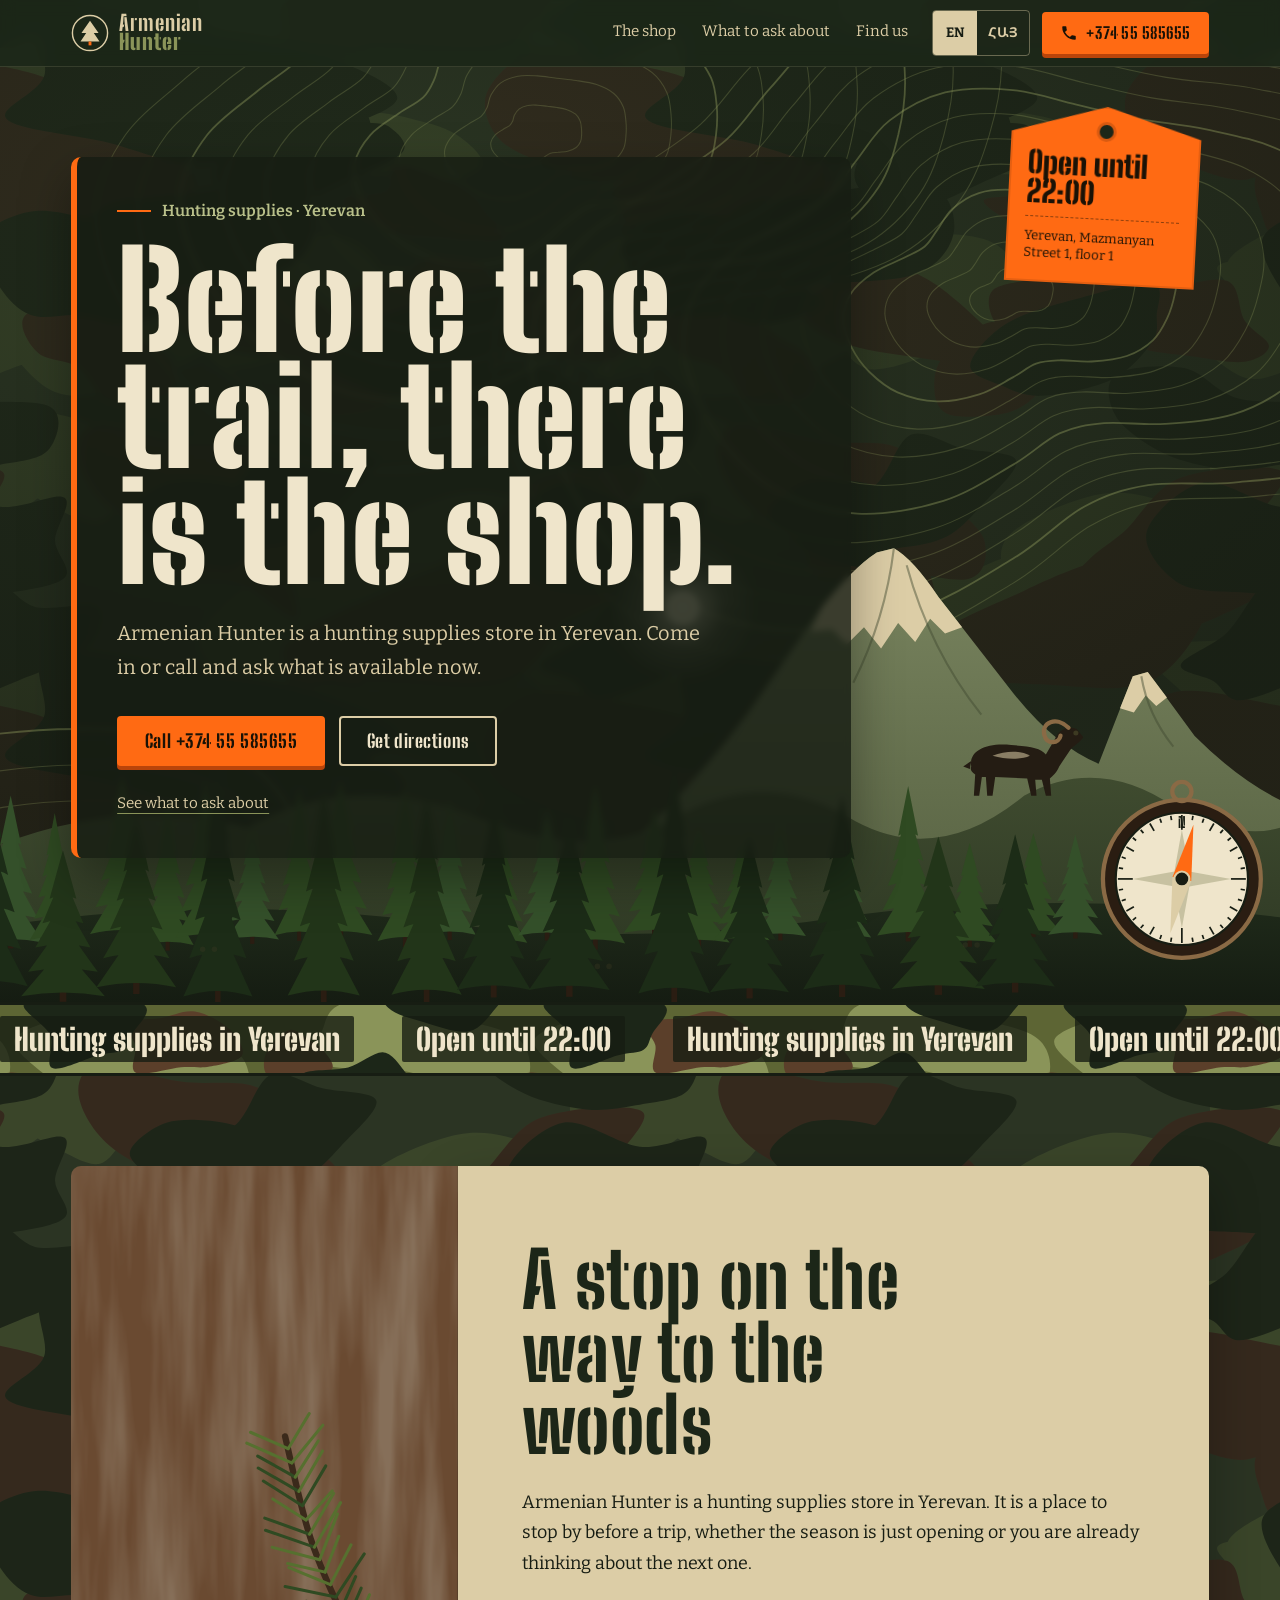
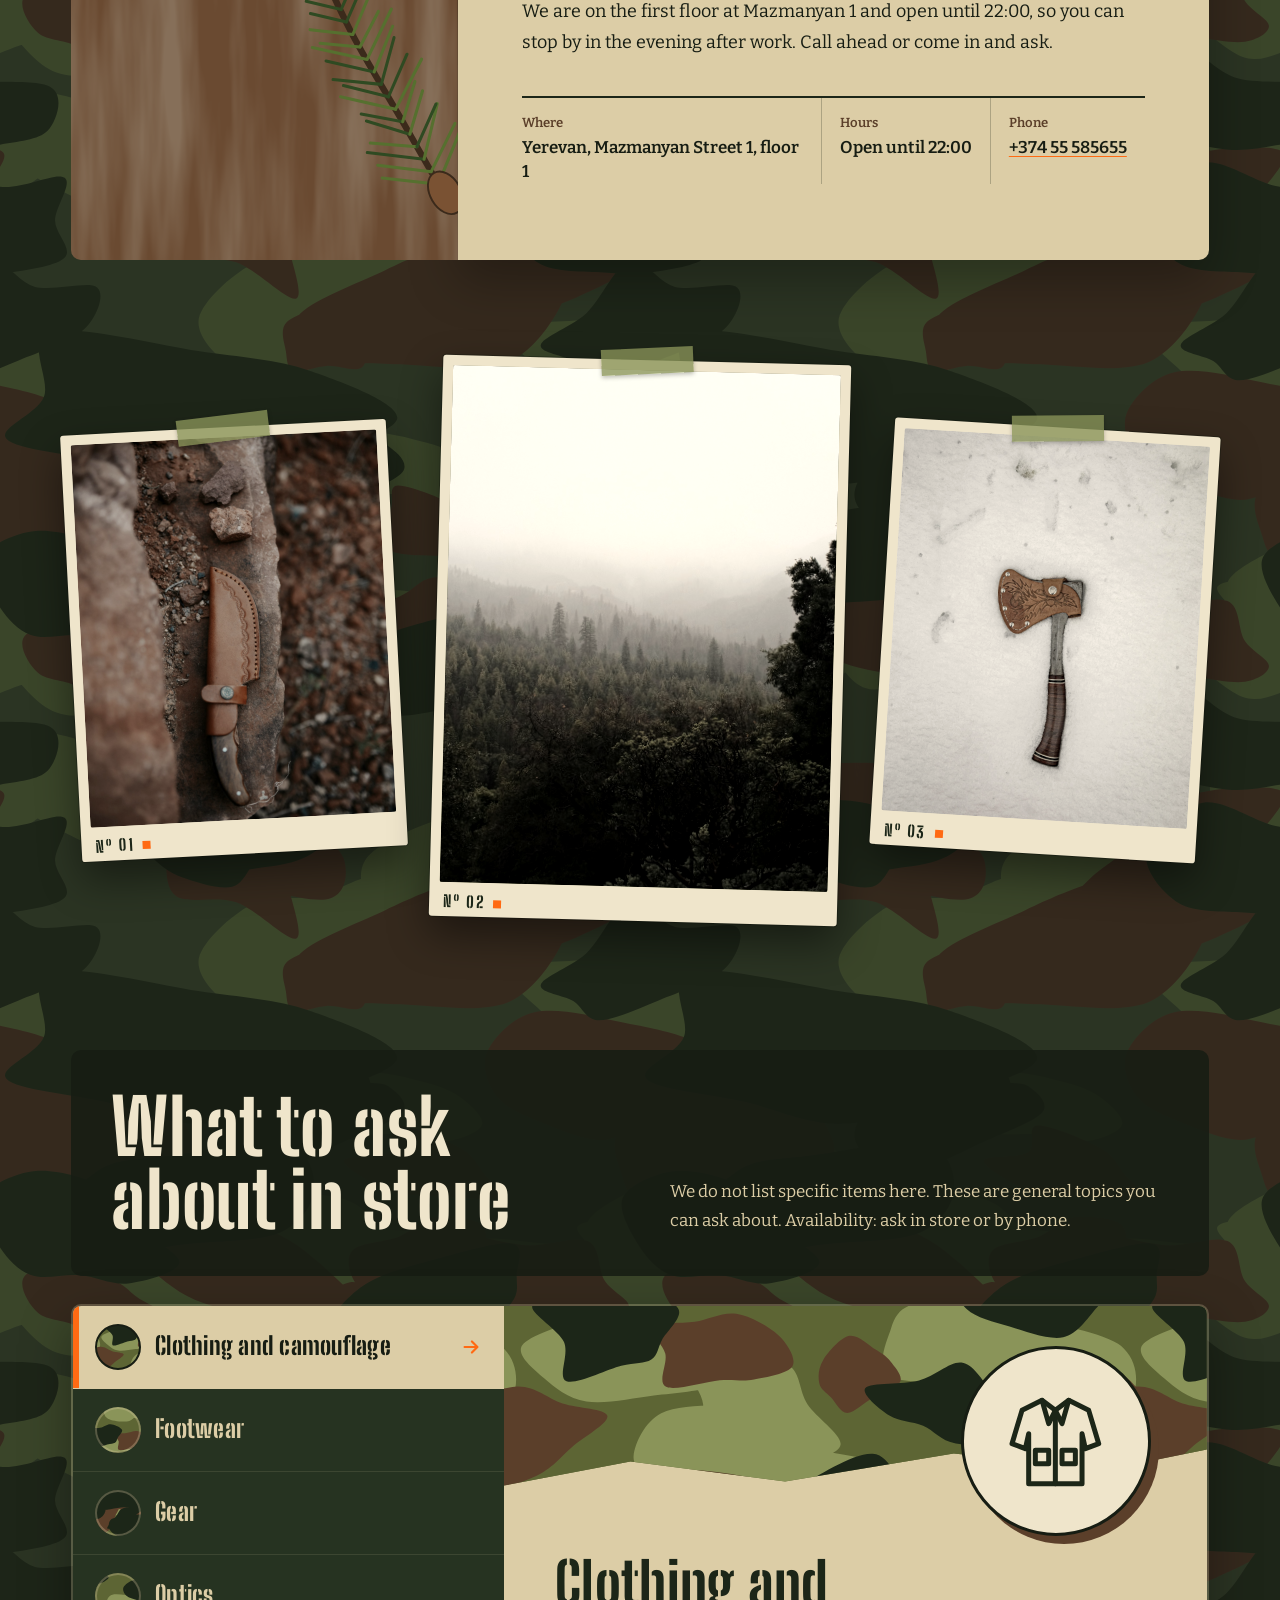
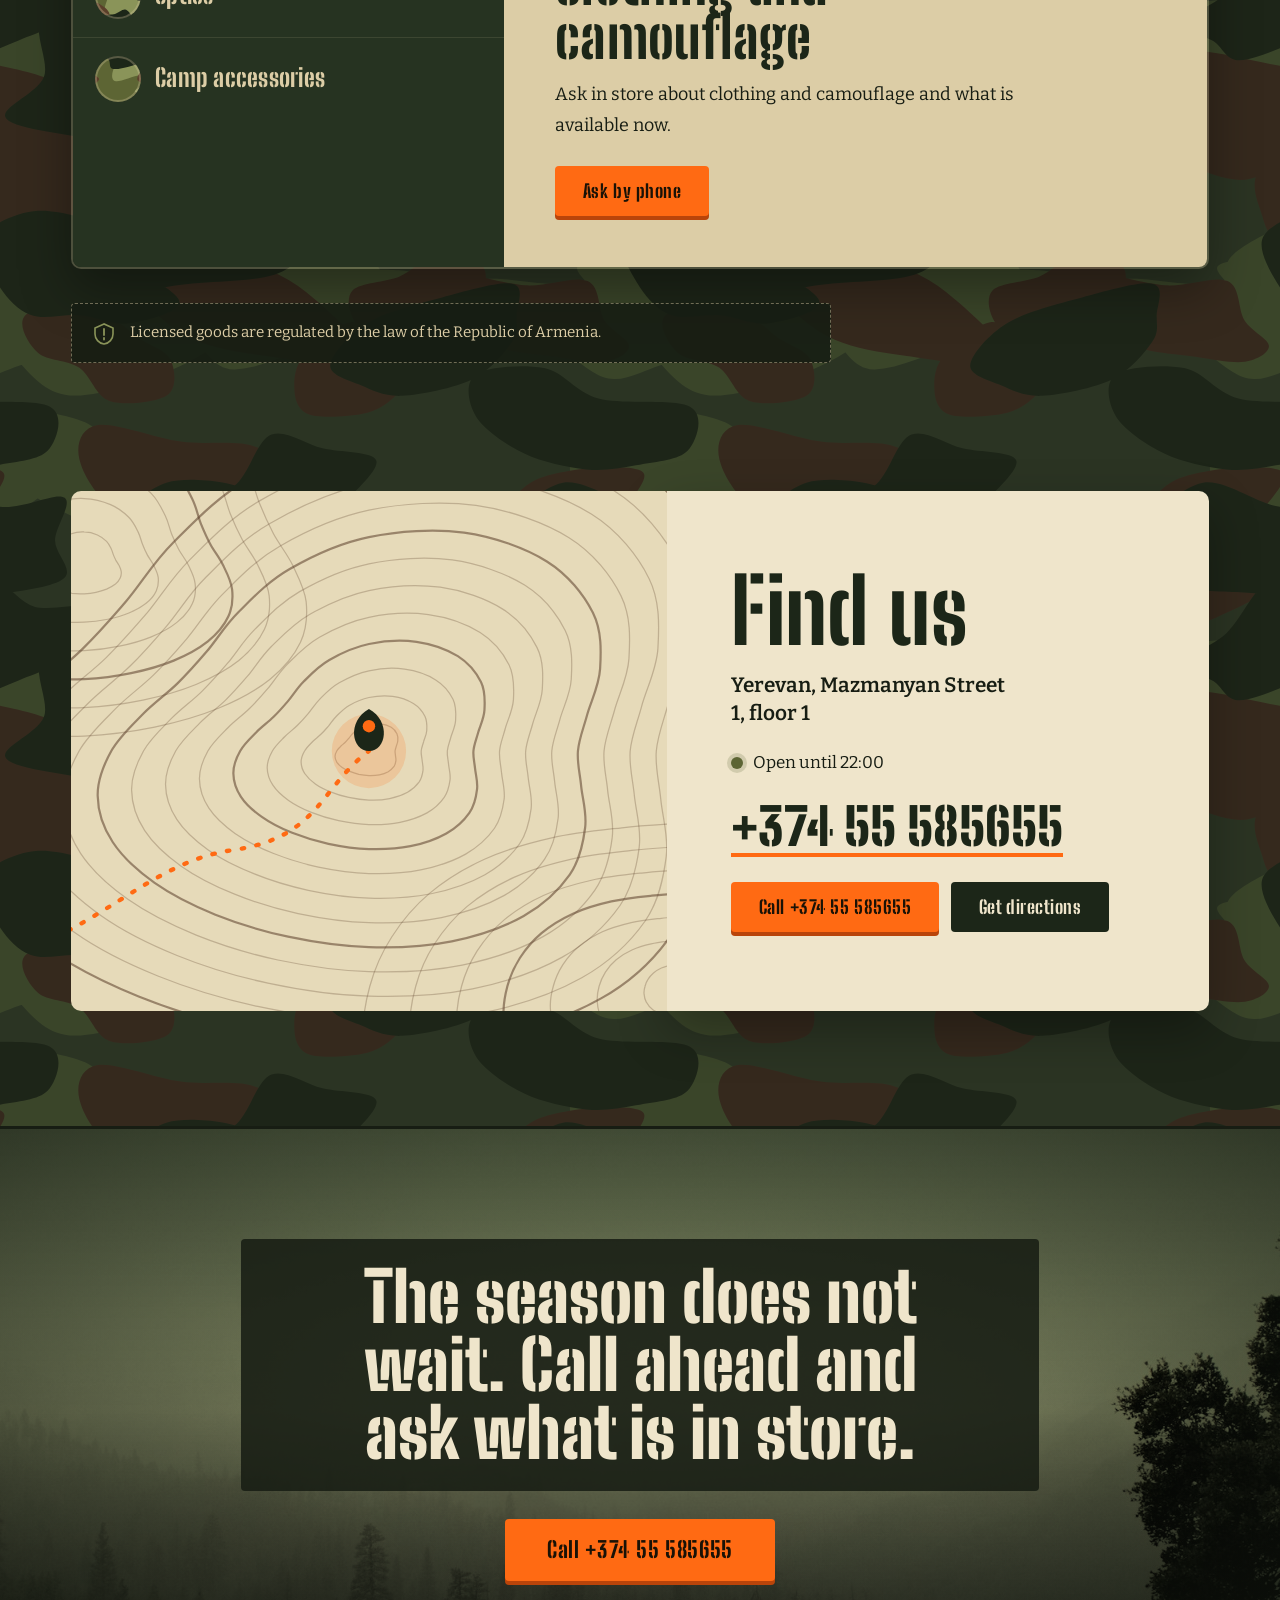
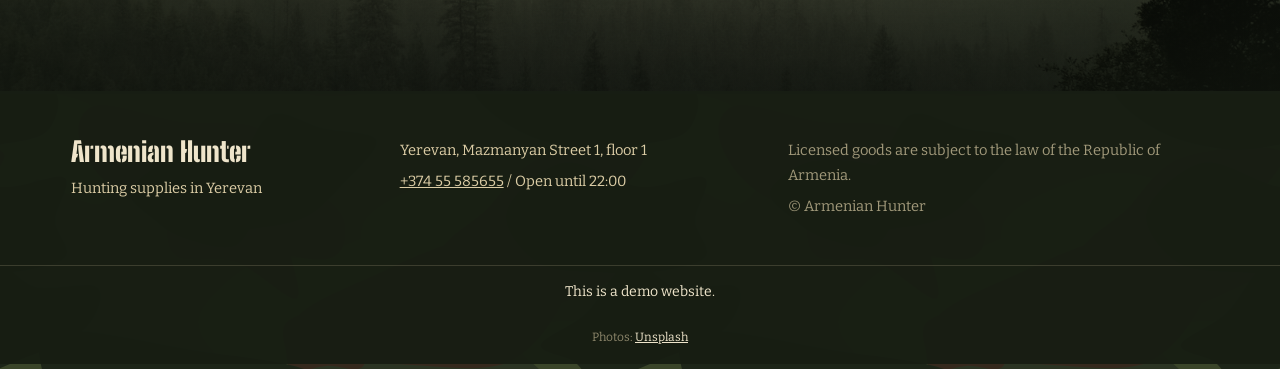
==== commit 2dccb4e0: "Add Unsplash photos to Shark and Armenian Hunter Co-Authored-By: Claude Opus 5.5 <noreply@anthropic." ====
--- a/armenian-hunter/index.html
+++ b/armenian-hunter/index.html
@@ -178,6 +178,28 @@
     </div>
   </section>
 
+  <!-- FIELD CARDS: photo strip (Unsplash, see assets/CREDITS.md) -->
+  <div class="fieldcards" role="group" aria-label="Photos" data-i18n-aria="ui.ariaPhotos">
+    <figure class="fcard fcard--a">
+      <span class="fcard__tape" aria-hidden="true"></span>
+      <img src="assets/hunting-knife-1.jpg" width="1600" height="2400" loading="lazy" decoding="async"
+        alt="Hunting knife in a leather sheath on a stone" data-alt-en="Hunting knife in a leather sheath on a stone" data-alt-hy="Որսորդական դանակ կաշվե պատյանով՝ քարի վրա">
+      <span class="fcard__no" aria-hidden="true">N&ordm; 01</span>
+    </figure>
+    <figure class="fcard fcard--b">
+      <span class="fcard__tape" aria-hidden="true"></span>
+      <img src="assets/forest-mist-1.jpg" width="1600" height="2400" loading="lazy" decoding="async"
+        alt="Misty fir forest and mountains" data-alt-en="Misty fir forest and mountains" data-alt-hy="Մառախլապատ եղևնու անտառ և լեռներ">
+      <span class="fcard__no" aria-hidden="true">N&ordm; 02</span>
+    </figure>
+    <figure class="fcard fcard--c">
+      <span class="fcard__tape" aria-hidden="true"></span>
+      <img src="assets/hunting-axe-1.jpg" width="1600" height="2400" loading="lazy" decoding="async"
+        alt="Small hatchet in a sheath on snow" data-alt-en="Small hatchet in a sheath on snow" data-alt-hy="Փոքր կացին պատյանով՝ ձյան վրա">
+      <span class="fcard__no" aria-hidden="true">N&ordm; 03</span>
+    </figure>
+  </div>
+
   <!-- FIELD GUIDE: navigational catalog -->
   <section class="guide" id="guide" aria-labelledby="guide-title">
     <div class="guide__head">
@@ -221,6 +243,10 @@
 
   <!-- Closing banner -->
   <section class="closing camo-band--woodland" aria-label="Call ahead" data-i18n-aria="ui.ariaCallAhead">
+    <div class="closing__photo">
+      <img src="assets/forest-mist-1.jpg" width="1600" height="2400" loading="lazy" decoding="async"
+        alt="Misty fir forest and mountains" data-alt-en="Misty fir forest and mountains" data-alt-hy="Մառախլապատ եղևնու անտառ և լեռներ">
+    </div>
     <div class="closing__in">
       <p class="closing__line" data-i18n="ctas.closing">The season does not wait. Call ahead and ask what is in store.</p>
       <a class="btn btn--blaze btn--lg" href="tel:+37455585655" data-i18n="ctas.call">Call +374 55 585655</a>
@@ -244,6 +270,7 @@
     </div>
   </div>
   <p class="foot__demo" data-i18n="ui.demo">This is a demo website.</p>
+  <p class="foot__credit">Photos: <a href="https://unsplash.com/" target="_blank" rel="noopener">Unsplash</a></p>
 </footer>
 
 <!-- Mobile action dock -->
--- a/armenian-hunter/css/style.css
+++ b/armenian-hunter/css/style.css
@@ -390,3 +390,68 @@
   .fir { animation: none !important; }
   .camo-band__track { animation: none; }
 }
+
+/* ---------- field cards (photos: Unsplash) ---------- */
+.fieldcards {
+  max-width: var(--max); margin: clamp(48px, 8vw, 100px) auto 0; padding: 0 var(--gutter);
+  display: grid; grid-template-columns: 1fr 1.25fr 1fr; gap: clamp(14px, 3vw, 40px); align-items: center;
+}
+.fcard {
+  position: relative; margin: 0; padding: 10px 10px 34px;
+  background: var(--sand-2); border-radius: 3px;
+  box-shadow: 0 18px 40px rgba(0, 0, 0, .45), 0 0 0 1px rgba(23, 29, 19, .4);
+  opacity: 0; transform: translateY(40px) rotate(var(--rot, 0deg));
+  transition: opacity .8s ease, transform .8s cubic-bezier(.2, .8, .2, 1), box-shadow .3s;
+}
+.fcard--a { --rot: -3deg; }
+.fcard--b { --rot: 1.5deg; transition-delay: .12s; }
+.fcard--c { --rot: 3.5deg; transition-delay: .24s; }
+.fcard.is-in { opacity: 1; transform: translateY(0) rotate(var(--rot)); }
+.fcard.is-in:hover { transform: translateY(-6px) rotate(0deg) scale(1.02); box-shadow: 0 26px 50px rgba(0, 0, 0, .55), 0 0 0 1px rgba(23, 29, 19, .4); transition-delay: 0s; }
+.fcard img {
+  width: 100%; height: auto; aspect-ratio: 4 / 5; object-fit: cover;
+  filter: saturate(.78) sepia(.18) contrast(1.05); background: var(--olive);
+  border-radius: 2px; transition: filter .5s;
+}
+.fcard--b img { aspect-ratio: 3 / 4; object-position: 50% 78%; }
+.fcard:hover img { filter: saturate(.95) sepia(.05) contrast(1.05); }
+.fcard__tape {
+  position: absolute; top: -12px; left: 50%; z-index: 1; width: 92px; height: 26px; margin-left: -46px;
+  background: rgba(138, 148, 89, .78); transform: rotate(-4deg);
+  box-shadow: 0 2px 4px rgba(0, 0, 0, .25);
+}
+.fcard__no {
+  position: absolute; left: 14px; bottom: 7px;
+  font: 800 1rem/1 "Big Shoulders Stencil Display", Impact, sans-serif; letter-spacing: .12em; color: var(--forest);
+}
+.fcard__no::after { content: ""; display: inline-block; width: 8px; height: 8px; margin-left: 8px; background: var(--blaze); vertical-align: middle; }
+
+/* ---------- closing photo backdrop ---------- */
+.closing { overflow: hidden; isolation: isolate; }
+.closing__photo { position: absolute; inset: 0; z-index: -1; }
+.closing__photo img { width: 100%; height: 100%; object-fit: cover; object-position: 50% 40%; filter: grayscale(.35) contrast(1.05); }
+.closing__photo::after {
+  content: ""; position: absolute; inset: 0;
+  background: linear-gradient(180deg, rgba(60, 74, 40, .85) 0%, rgba(93, 101, 52, .75) 50%, rgba(23, 29, 19, .9) 100%);
+  mix-blend-mode: multiply;
+}
+.closing__photo::before {
+  content: ""; position: absolute; inset: 0; z-index: 1;
+  background: radial-gradient(ellipse at 50% 50%, transparent 30%, rgba(23, 29, 19, .6) 100%);
+}
+
+.foot__credit { margin: 0; text-align: center; padding: 0 var(--gutter) 16px; font-size: .75rem; color: rgba(220, 205, 166, .6); }
+.foot__credit a { color: var(--sand-2); }
+
+@media (max-width: 640px) {
+  .fieldcards { grid-template-columns: 1fr 1fr; gap: 18px 14px; }
+  .fcard { padding: 7px 7px 28px; }
+  .fcard--b { grid-column: 1 / -1; grid-row: 1; width: 78%; justify-self: center; }
+  .fcard--b img { aspect-ratio: 16 / 11; }
+  .fcard__no { font-size: .85rem; left: 10px; bottom: 6px; }
+  .foot__credit { padding-bottom: 96px; }
+  .foot__demo { padding-bottom: 8px; }
+}
+@media (prefers-reduced-motion: reduce) {
+  .fcard { opacity: 1; transform: rotate(var(--rot)); transition: none; }
+}
